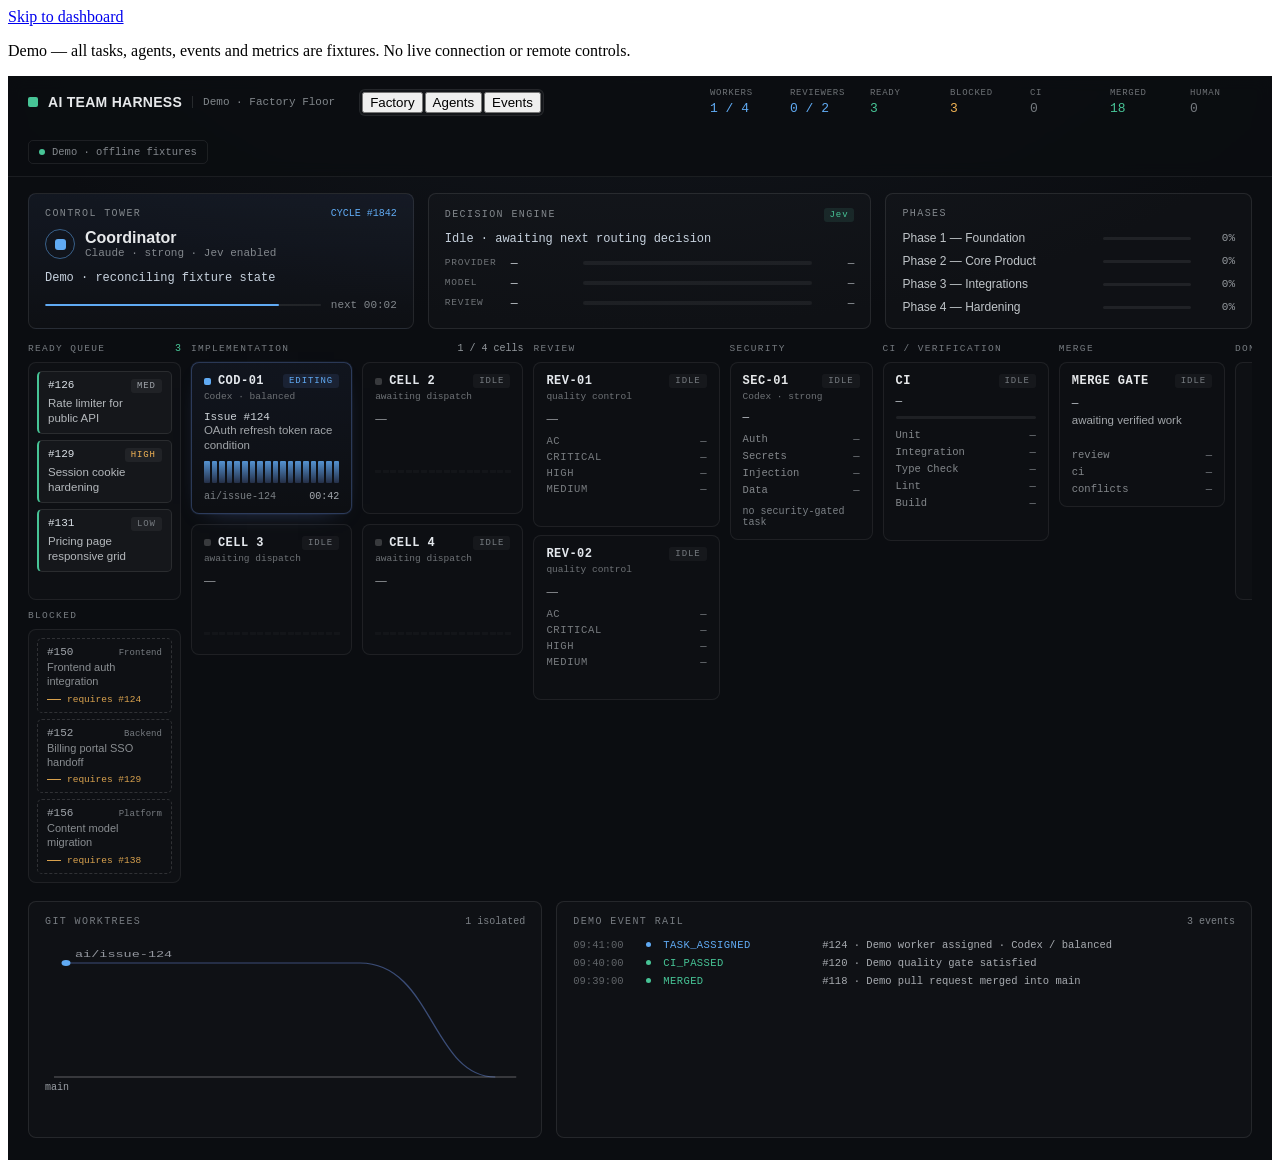
==== internal/dashboard/assets/index.html @ 1a87f80b "feat(dashboard): embed offline Factory Floor demo shell (#4)" ====
<!doctype html>
<html lang="en"><head><meta charset="utf-8"><meta name="viewport" content="width=device-width, initial-scale=1"><title>Factory Floor · Demo</title><link rel="icon" href="data:,"><link rel="stylesheet" href="/styles.css"><script type="module" src="/app.js"></script></head><body><a class="skip" href="#factory">Skip to dashboard</a><p class="demo-notice">Demo — all tasks, agents, events and metrics are fixtures. No live connection or remote controls.</p>

<main aria-label="Factory Floor Demo" style="min-height:100vh; background:radial-gradient(1200px 600px at 50% -10%, #14181f 0%, #0b0d11 60%); color:oklch(0.93 0.004 250); font-family:Archivo, Helvetica, sans-serif; display:flex; flex-direction:column;">

  <div style="display:flex; align-items:center; gap:24px; padding:12px 20px; border-bottom:1px solid rgba(255,255,255,0.07); background:rgba(11,13,17,0.86); backdrop-filter:blur(8px); position:sticky; top:0; z-index:40; flex-wrap:wrap;">
    <div style="display:flex; align-items:center; gap:10px; flex-wrap:wrap;">
      <div style="width:10px; height:10px; border-radius:2px; background:oklch(0.74 0.13 165); animation:bp 2.4s ease-in-out infinite;"></div>
      <div style="font-size:14px; font-weight:700; letter-spacing:0.02em;">AI TEAM HARNESS</div>
      <div style="font-family:&#x27;IBM Plex Mono&#x27;,monospace; font-size:11px; color:oklch(0.62 0.01 250); border-left:1px solid rgba(255,255,255,0.12); padding-left:10px;">Demo · Factory Floor</div>
    </div>

    <div role="tablist" aria-label="Demo dashboard" style="display:flex; gap:2px; background:rgba(255,255,255,0.04); border:1px solid rgba(255,255,255,0.07); border-radius:6px; padding:2px;">
      <button type="button" role="tab" id="tab-factory" aria-controls="factory" aria-selected="true" tabindex="0">Factory</button>
      <button type="button" role="tab" id="tab-agents" aria-controls="agents" aria-selected="false" tabindex="-1">Agents</button>
      <button type="button" role="tab" id="tab-events" aria-controls="events" aria-selected="false" tabindex="-1">Events</button>
    </div>

    <div style="display:flex; gap:18px; margin-left:auto; flex-wrap:wrap; font-family:&#x27;IBM Plex Mono&#x27;,monospace; font-size:11px;">

        <div style="display:flex; flex-direction:column; gap:3px; min-width:62px;">
          <div style="color:oklch(0.55 0.008 250); letter-spacing:0.08em; font-size:9px;">WORKERS</div>
          <div style="color:oklch(0.72 0.13 250);font-size:13px;font-weight:500">1 / 4</div>
        </div>

        <div style="display:flex; flex-direction:column; gap:3px; min-width:62px;">
          <div style="color:oklch(0.55 0.008 250); letter-spacing:0.08em; font-size:9px;">REVIEWERS</div>
          <div style="color:oklch(0.72 0.13 250);font-size:13px;font-weight:500">0 / 2</div>
        </div>

        <div style="display:flex; flex-direction:column; gap:3px; min-width:62px;">
          <div style="color:oklch(0.55 0.008 250); letter-spacing:0.08em; font-size:9px;">READY</div>
          <div style="color:oklch(0.74 0.13 165);font-size:13px;font-weight:500">3</div>
        </div>

        <div style="display:flex; flex-direction:column; gap:3px; min-width:62px;">
          <div style="color:oklch(0.55 0.008 250); letter-spacing:0.08em; font-size:9px;">BLOCKED</div>
          <div style="color:oklch(0.80 0.13 75);font-size:13px;font-weight:500">3</div>
        </div>

        <div style="display:flex; flex-direction:column; gap:3px; min-width:62px;">
          <div style="color:oklch(0.55 0.008 250); letter-spacing:0.08em; font-size:9px;">CI</div>
          <div style="color:oklch(0.58 0.01 250);font-size:13px;font-weight:500">0</div>
        </div>

        <div style="display:flex; flex-direction:column; gap:3px; min-width:62px;">
          <div style="color:oklch(0.55 0.008 250); letter-spacing:0.08em; font-size:9px;">MERGED</div>
          <div style="color:oklch(0.74 0.13 165);font-size:13px;font-weight:500">18</div>
        </div>

        <div style="display:flex; flex-direction:column; gap:3px; min-width:62px;">
          <div style="color:oklch(0.55 0.008 250); letter-spacing:0.08em; font-size:9px;">HUMAN</div>
          <div style="color:oklch(0.58 0.01 250);font-size:13px;font-weight:500">0</div>
        </div>

    </div>

    <div style="display:flex; align-items:center; gap:7px; padding:5px 10px; border:1px solid rgba(255,255,255,0.08); border-radius:5px; font-family:&#x27;IBM Plex Mono&#x27;,monospace; font-size:10.5px; color:oklch(0.62 0.01 250);">
      <span style="width:6px; height:6px; border-radius:50%; background:oklch(0.74 0.13 165); animation:bp 1.6s ease-in-out infinite;"></span>
      <span>Demo · offline fixtures</span>
    </div>
  </div>

  <section id="factory" role="tabpanel" aria-labelledby="tab-factory" tabindex="0">
  <div style="padding:16px 20px 22px; display:flex; flex-direction:column; gap:14px;">

    <div style="position:relative; display:flex; flex-direction:column; gap:14px;">

      <div class="overview" style="display:grid; grid-template-columns:minmax(260px,1fr) minmax(280px,1.15fr) minmax(240px,0.95fr); gap:14px; align-items:stretch;">

        <div data-slot="tower" style="position:relative; border:1px solid rgba(255,255,255,0.09); border-radius:8px; background:linear-gradient(180deg, rgba(120,160,255,0.07), rgba(255,255,255,0.015)); padding:14px 16px; overflow:hidden;">
          <div style="display:flex; justify-content:space-between; align-items:baseline; margin-bottom:10px;">
            <div style="font-size:10px; letter-spacing:0.14em; color:oklch(0.62 0.01 250); font-family:&#x27;IBM Plex Mono&#x27;,monospace;">CONTROL TOWER</div>
            <div style="font-family:&#x27;IBM Plex Mono&#x27;,monospace; font-size:10px; color:oklch(0.72 0.13 250);">CYCLE #1842</div>
          </div>
          <div style="display:flex; align-items:center; gap:10px; margin-bottom:12px;">
            <div style="position:relative; width:30px; height:30px; display:grid; place-items:center;">
              <div style="position:absolute;inset:0;border-radius:50%;border:1px solid oklch(0.72 0.13 250);opacity:0.5;animation:none"></div>
              <div style="width:11px; height:11px; border-radius:3px; background:oklch(0.72 0.13 250);"></div>
            </div>
            <div>
              <div style="font-size:16px; font-weight:600; line-height:1.1;">Coordinator</div>
              <div style="font-family:&#x27;IBM Plex Mono&#x27;,monospace; font-size:11px; color:oklch(0.62 0.01 250);">Claude · strong · Jev enabled</div>
            </div>
          </div>
          <div style="font-family:&#x27;IBM Plex Mono&#x27;,monospace; font-size:12px; color:oklch(0.86 0.02 250); min-height:18px;">Demo · reconciling fixture state</div>
          <div style="margin-top:10px; display:flex; align-items:center; gap:10px;">
            <div style="flex:1; height:2px; background:rgba(255,255,255,0.08); border-radius:2px; overflow:hidden;">
              <div style="height:100%;width:85%;background:oklch(0.72 0.13 250);border-radius:2px;transition:width 450ms linear"></div>
            </div>
            <div style="font-family:&#x27;IBM Plex Mono&#x27;,monospace; font-size:11px; color:oklch(0.62 0.01 250);">next 00:02</div>
          </div>
        </div>

        <div data-slot="jev" style="border:1px solid rgba(255,255,255,0.09); border-radius:8px; background:rgba(255,255,255,0.018); padding:14px 16px; display:flex; flex-direction:column;">
          <div style="display:flex; justify-content:space-between; align-items:baseline; margin-bottom:10px;">
            <div style="font-size:10px; letter-spacing:0.14em; color:oklch(0.62 0.01 250); font-family:&#x27;IBM Plex Mono&#x27;,monospace;">DECISION ENGINE</div>
            <div style="font-family:&#x27;IBM Plex Mono&#x27;,monospace;font-size:9px;letter-spacing:0.1em;padding:2px 6px;border-radius:3px;color:oklch(0.74 0.13 165);background:rgba(100,230,190,0.10)">Jev</div>
          </div>
          <div style="font-family:&#x27;IBM Plex Mono&#x27;,monospace; font-size:12px; color:oklch(0.86 0.02 250); margin-bottom:10px;">Idle · awaiting next routing decision</div>
          <div style="display:flex; flex-direction:column; gap:7px;">

              <div style="display:flex; align-items:center; gap:10px;">
                <div style="width:56px; font-family:&#x27;IBM Plex Mono&#x27;,monospace; font-size:9.5px; letter-spacing:0.08em; color:oklch(0.55 0.008 250);">PROVIDER</div>
                <div style="width:62px; font-family:&#x27;IBM Plex Mono&#x27;,monospace; font-size:11.5px; color:oklch(0.9 0.01 250);">—</div>
                <div style="flex:1; height:4px; background:rgba(255,255,255,0.06); border-radius:3px; overflow:hidden;">
                  <div style="height:100%;width:0%;background:oklch(0.72 0.13 250)"></div>
                </div>
                <div style="width:32px; text-align:right; font-family:&#x27;IBM Plex Mono&#x27;,monospace; font-size:11px; color:oklch(0.72 0.01 250);">—</div>
              </div>

              <div style="display:flex; align-items:center; gap:10px;">
                <div style="width:56px; font-family:&#x27;IBM Plex Mono&#x27;,monospace; font-size:9.5px; letter-spacing:0.08em; color:oklch(0.55 0.008 250);">MODEL</div>
                <div style="width:62px; font-family:&#x27;IBM Plex Mono&#x27;,monospace; font-size:11.5px; color:oklch(0.9 0.01 250);">—</div>
                <div style="flex:1; height:4px; background:rgba(255,255,255,0.06); border-radius:3px; overflow:hidden;">
                  <div style="height:100%;width:0%;background:oklch(0.72 0.13 250)"></div>
                </div>
                <div style="width:32px; text-align:right; font-family:&#x27;IBM Plex Mono&#x27;,monospace; font-size:11px; color:oklch(0.72 0.01 250);">—</div>
              </div>

              <div style="display:flex; align-items:center; gap:10px;">
                <div style="width:56px; font-family:&#x27;IBM Plex Mono&#x27;,monospace; font-size:9.5px; letter-spacing:0.08em; color:oklch(0.55 0.008 250);">REVIEW</div>
                <div style="width:62px; font-family:&#x27;IBM Plex Mono&#x27;,monospace; font-size:11.5px; color:oklch(0.9 0.01 250);">—</div>
                <div style="flex:1; height:4px; background:rgba(255,255,255,0.06); border-radius:3px; overflow:hidden;">
                  <div style="height:100%;width:0%;background:oklch(0.72 0.13 250)"></div>
                </div>
                <div style="width:32px; text-align:right; font-family:&#x27;IBM Plex Mono&#x27;,monospace; font-size:11px; color:oklch(0.72 0.01 250);">—</div>
              </div>

          </div>
        </div>

        <div style="border:1px solid rgba(255,255,255,0.09); border-radius:8px; background:rgba(255,255,255,0.018); padding:14px 16px;">
          <div style="font-size:10px; letter-spacing:0.14em; color:oklch(0.62 0.01 250); font-family:&#x27;IBM Plex Mono&#x27;,monospace; margin-bottom:12px;">PHASES</div>
          <div style="display:flex; flex-direction:column; gap:9px;">

              <div style="display:flex; align-items:center; gap:10px;">
                <div style="flex:1; font-size:12px; color:oklch(0.82 0.008 250);">Phase 1 — Foundation</div>
                <div style="width:88px; height:3px; background:rgba(255,255,255,0.07); border-radius:2px; overflow:hidden;">
                  <div style="height:100%;width:0%;background:oklch(0.72 0.13 250);border-radius:2px;transition:width 900ms ease"></div>
                </div>
                <div style="width:34px; text-align:right; font-family:&#x27;IBM Plex Mono&#x27;,monospace; font-size:11px; color:oklch(0.68 0.01 250);">0%</div>
              </div>

              <div style="display:flex; align-items:center; gap:10px;">
                <div style="flex:1; font-size:12px; color:oklch(0.82 0.008 250);">Phase 2 — Core Product</div>
                <div style="width:88px; height:3px; background:rgba(255,255,255,0.07); border-radius:2px; overflow:hidden;">
                  <div style="height:100%;width:0%;background:oklch(0.72 0.13 250);border-radius:2px;transition:width 900ms ease"></div>
                </div>
                <div style="width:34px; text-align:right; font-family:&#x27;IBM Plex Mono&#x27;,monospace; font-size:11px; color:oklch(0.68 0.01 250);">0%</div>
              </div>

              <div style="display:flex; align-items:center; gap:10px;">
                <div style="flex:1; font-size:12px; color:oklch(0.82 0.008 250);">Phase 3 — Integrations</div>
                <div style="width:88px; height:3px; background:rgba(255,255,255,0.07); border-radius:2px; overflow:hidden;">
                  <div style="height:100%;width:0%;background:oklch(0.72 0.13 250);border-radius:2px;transition:width 900ms ease"></div>
                </div>
                <div style="width:34px; text-align:right; font-family:&#x27;IBM Plex Mono&#x27;,monospace; font-size:11px; color:oklch(0.68 0.01 250);">0%</div>
              </div>

              <div style="display:flex; align-items:center; gap:10px;">
                <div style="flex:1; font-size:12px; color:oklch(0.82 0.008 250);">Phase 4 — Hardening</div>
                <div style="width:88px; height:3px; background:rgba(255,255,255,0.07); border-radius:2px; overflow:hidden;">
                  <div style="height:100%;width:0%;background:oklch(0.72 0.13 250);border-radius:2px;transition:width 900ms ease"></div>
                </div>
                <div style="width:34px; text-align:right; font-family:&#x27;IBM Plex Mono&#x27;,monospace; font-size:11px; color:oklch(0.68 0.01 250);">0%</div>
              </div>

          </div>
        </div>
      </div>



      <div role="region" aria-label="Demo workstations and task flow" tabindex="0" style="overflow-x:auto; padding-bottom:4px;">
        <div class="task-flow" aria-label="Demo task flow" style="min-width:1340px; display:grid; grid-template-columns:0.92fr 2fr 1.12fr 0.86fr 1fr 1fr 0.8fr; gap:10px; align-items:start;">

          <div style="display:flex; flex-direction:column; gap:8px;">
            <div style="display:flex; justify-content:space-between; align-items:baseline;">
              <div style="font-family:&#x27;IBM Plex Mono&#x27;,monospace; font-size:9.5px; letter-spacing:0.14em; color:oklch(0.58 0.01 250);">READY QUEUE</div>
              <div style="font-family:&#x27;IBM Plex Mono&#x27;,monospace; font-size:10px; color:oklch(0.74 0.13 165);">3</div>
            </div>
            <div data-slot="ready" style="min-height:220px; border:1px solid rgba(255,255,255,0.07); border-radius:8px; background:rgba(255,255,255,0.014); padding:8px; display:flex; flex-direction:column; gap:6px;">

                <div style="border:1px solid rgba(255,255,255,0.09); border-left:2px solid oklch(0.74 0.13 165); border-radius:5px; background:rgba(255,255,255,0.03); padding:7px 9px; animation:fin 320ms ease-out;">
                  <div style="display:flex; justify-content:space-between; align-items:baseline;">
                    <div style="font-family:&#x27;IBM Plex Mono&#x27;,monospace; font-size:11px; color:oklch(0.9 0.01 250);">#126</div>
                    <div style="font-family:&#x27;IBM Plex Mono&#x27;,monospace;font-size:9px;letter-spacing:0.1em;padding:2px 6px;border-radius:3px;color:oklch(0.72 0.01 250);background:rgba(255,255,255,0.05)">MED</div>
                  </div>
                  <div style="font-size:11.5px; color:oklch(0.78 0.008 250); line-height:1.3; margin-top:3px; text-wrap:pretty;">Rate limiter for public API</div>
                </div>

                <div style="border:1px solid rgba(255,255,255,0.09); border-left:2px solid oklch(0.74 0.13 165); border-radius:5px; background:rgba(255,255,255,0.03); padding:7px 9px; animation:fin 320ms ease-out;">
                  <div style="display:flex; justify-content:space-between; align-items:baseline;">
                    <div style="font-family:&#x27;IBM Plex Mono&#x27;,monospace; font-size:11px; color:oklch(0.9 0.01 250);">#129</div>
                    <div style="font-family:&#x27;IBM Plex Mono&#x27;,monospace;font-size:9px;letter-spacing:0.1em;padding:2px 6px;border-radius:3px;color:oklch(0.80 0.13 75);background:rgba(255,255,255,0.05)">HIGH</div>
                  </div>
                  <div style="font-size:11.5px; color:oklch(0.78 0.008 250); line-height:1.3; margin-top:3px; text-wrap:pretty;">Session cookie hardening</div>
                </div>

                <div style="border:1px solid rgba(255,255,255,0.09); border-left:2px solid oklch(0.74 0.13 165); border-radius:5px; background:rgba(255,255,255,0.03); padding:7px 9px; animation:fin 320ms ease-out;">
                  <div style="display:flex; justify-content:space-between; align-items:baseline;">
                    <div style="font-family:&#x27;IBM Plex Mono&#x27;,monospace; font-size:11px; color:oklch(0.9 0.01 250);">#131</div>
                    <div style="font-family:&#x27;IBM Plex Mono&#x27;,monospace;font-size:9px;letter-spacing:0.1em;padding:2px 6px;border-radius:3px;color:oklch(0.58 0.01 250);background:rgba(255,255,255,0.05)">LOW</div>
                  </div>
                  <div style="font-size:11.5px; color:oklch(0.78 0.008 250); line-height:1.3; margin-top:3px; text-wrap:pretty;">Pricing page responsive grid</div>
                </div>

            </div>
            <div style="font-family:&#x27;IBM Plex Mono&#x27;,monospace; font-size:9.5px; letter-spacing:0.14em; color:oklch(0.58 0.01 250); margin-top:2px;">BLOCKED</div>
            <div style="border:1px solid rgba(255,255,255,0.07); border-radius:8px; background:rgba(255,255,255,0.014); padding:8px; display:flex; flex-direction:column; gap:6px; min-height:56px;">

                <div style="border:1px dashed rgba(255,255,255,0.14);border-radius:5px;padding:7px 9px;opacity:1;transform:none;transition:opacity 900ms ease, transform 900ms ease">
                  <div style="display:flex; justify-content:space-between; align-items:baseline;">
                    <div style="font-family:&#x27;IBM Plex Mono&#x27;,monospace; font-size:11px; color:oklch(0.72 0.01 250);">#150</div>
                    <div style="font-family:&#x27;IBM Plex Mono&#x27;,monospace; font-size:9px; color:oklch(0.58 0.01 250);">Frontend</div>
                  </div>
                  <div style="font-size:11px; color:oklch(0.64 0.008 250); line-height:1.3; margin-top:2px;">Frontend auth integration</div>
                  <div style="display:flex;align-items:center;gap:6px;margin-top:5px;font-family:&#x27;IBM Plex Mono&#x27;,monospace;font-size:9.5px;color:oklch(0.80 0.13 75);opacity:0.9;transition:opacity 700ms ease">
                    <span style="width:14px; height:1px; background:currentColor; display:inline-block;"></span>
                    <span>requires #124</span>
                  </div>
                </div>

                <div style="border:1px dashed rgba(255,255,255,0.14);border-radius:5px;padding:7px 9px;opacity:1;transform:none;transition:opacity 900ms ease, transform 900ms ease">
                  <div style="display:flex; justify-content:space-between; align-items:baseline;">
                    <div style="font-family:&#x27;IBM Plex Mono&#x27;,monospace; font-size:11px; color:oklch(0.72 0.01 250);">#152</div>
                    <div style="font-family:&#x27;IBM Plex Mono&#x27;,monospace; font-size:9px; color:oklch(0.58 0.01 250);">Backend</div>
                  </div>
                  <div style="font-size:11px; color:oklch(0.64 0.008 250); line-height:1.3; margin-top:2px;">Billing portal SSO handoff</div>
                  <div style="display:flex;align-items:center;gap:6px;margin-top:5px;font-family:&#x27;IBM Plex Mono&#x27;,monospace;font-size:9.5px;color:oklch(0.80 0.13 75);opacity:0.9;transition:opacity 700ms ease">
                    <span style="width:14px; height:1px; background:currentColor; display:inline-block;"></span>
                    <span>requires #129</span>
                  </div>
                </div>

                <div style="border:1px dashed rgba(255,255,255,0.14);border-radius:5px;padding:7px 9px;opacity:1;transform:none;transition:opacity 900ms ease, transform 900ms ease">
                  <div style="display:flex; justify-content:space-between; align-items:baseline;">
                    <div style="font-family:&#x27;IBM Plex Mono&#x27;,monospace; font-size:11px; color:oklch(0.72 0.01 250);">#156</div>
                    <div style="font-family:&#x27;IBM Plex Mono&#x27;,monospace; font-size:9px; color:oklch(0.58 0.01 250);">Platform</div>
                  </div>
                  <div style="font-size:11px; color:oklch(0.64 0.008 250); line-height:1.3; margin-top:2px;">Content model migration</div>
                  <div style="display:flex;align-items:center;gap:6px;margin-top:5px;font-family:&#x27;IBM Plex Mono&#x27;,monospace;font-size:9.5px;color:oklch(0.80 0.13 75);opacity:0.9;transition:opacity 700ms ease">
                    <span style="width:14px; height:1px; background:currentColor; display:inline-block;"></span>
                    <span>requires #138</span>
                  </div>
                </div>

            </div>
          </div>

          <div style="display:flex; flex-direction:column; gap:8px;">
            <div style="display:flex; justify-content:space-between; align-items:baseline;">
              <div style="font-family:&#x27;IBM Plex Mono&#x27;,monospace; font-size:9.5px; letter-spacing:0.14em; color:oklch(0.58 0.01 250);">IMPLEMENTATION</div>
              <div style="font-family:&#x27;IBM Plex Mono&#x27;,monospace; font-size:10px; color:oklch(0.68 0.01 250);">1 / 4 cells</div>
            </div>
            <div class="responsive-grid" style="display:grid; grid-template-columns:1fr 1fr; gap:10px;">

                <div data-slot="impl0" style="border:1px solid rgba(120,160,255,0.28);border-radius:8px;background:linear-gradient(180deg, rgba(120,160,255,0.055), rgba(255,255,255,0.012));padding:11px 12px;transition:border-color 400ms, background 400ms;box-shadow:0 0 0 1px rgba(120,160,255,0.06), 0 8px 24px -18px rgba(120,160,255,0.6)">
                  <div style="display:flex; justify-content:space-between; align-items:center;">
                    <div style="display:flex; align-items:center; gap:7px;">
                      <div style="width:7px;height:7px;border-radius:2px;background:oklch(0.72 0.13 250);animation:none"></div>
                      <div style="font-family:&#x27;IBM Plex Mono&#x27;,monospace; font-size:12px; font-weight:600; color:oklch(0.93 0.008 250); letter-spacing:0.04em;">COD-01</div>
                    </div>
                    <div style="font-family:&#x27;IBM Plex Mono&#x27;,monospace;font-size:9px;letter-spacing:0.1em;padding:2px 6px;border-radius:3px;color:oklch(0.72 0.13 250);background:rgba(120,160,255,0.10)">EDITING</div>
                  </div>
                  <div style="font-family:&#x27;IBM Plex Mono&#x27;,monospace; font-size:9.5px; color:oklch(0.55 0.008 250); margin-top:3px;">Codex · balanced</div>
                  <div style="margin-top:9px; min-height:32px;">
                    <div style="font-family:&#x27;IBM Plex Mono&#x27;,monospace; font-size:11px; color:oklch(0.86 0.01 250);">Issue #124</div>
                    <div style="font-size:11.5px; color:oklch(0.72 0.008 250); line-height:1.3; text-wrap:pretty;">OAuth refresh token race condition</div>
                  </div>
                  <div style="display:flex; align-items:flex-end; gap:2px; height:22px; margin-top:8px;">

                      <div style="flex:1;height:100%;border-radius:1px;transform-origin:bottom;background:linear-gradient(180deg, oklch(0.72 0.13 250), rgba(120,160,255,0.25));opacity:0.85;animation:none;animation-delay:0.00s;transform:none"></div>

                      <div style="flex:1;height:100%;border-radius:1px;transform-origin:bottom;background:linear-gradient(180deg, oklch(0.72 0.13 250), rgba(120,160,255,0.25));opacity:0.85;animation:none;animation-delay:-0.13s;transform:none"></div>

                      <div style="flex:1;height:100%;border-radius:1px;transform-origin:bottom;background:linear-gradient(180deg, oklch(0.72 0.13 250), rgba(120,160,255,0.25));opacity:0.85;animation:none;animation-delay:-0.26s;transform:none"></div>

                      <div style="flex:1;height:100%;border-radius:1px;transform-origin:bottom;background:linear-gradient(180deg, oklch(0.72 0.13 250), rgba(120,160,255,0.25));opacity:0.85;animation:none;animation-delay:-0.39s;transform:none"></div>

                      <div style="flex:1;height:100%;border-radius:1px;transform-origin:bottom;background:linear-gradient(180deg, oklch(0.72 0.13 250), rgba(120,160,255,0.25));opacity:0.85;animation:none;animation-delay:-0.52s;transform:none"></div>

                      <div style="flex:1;height:100%;border-radius:1px;transform-origin:bottom;background:linear-gradient(180deg, oklch(0.72 0.13 250), rgba(120,160,255,0.25));opacity:0.85;animation:none;animation-delay:-0.65s;transform:none"></div>

                      <div style="flex:1;height:100%;border-radius:1px;transform-origin:bottom;background:linear-gradient(180deg, oklch(0.72 0.13 250), rgba(120,160,255,0.25));opacity:0.85;animation:none;animation-delay:-0.78s;transform:none"></div>

                      <div style="flex:1;height:100%;border-radius:1px;transform-origin:bottom;background:linear-gradient(180deg, oklch(0.72 0.13 250), rgba(120,160,255,0.25));opacity:0.85;animation:none;animation-delay:-0.91s;transform:none"></div>

                      <div style="flex:1;height:100%;border-radius:1px;transform-origin:bottom;background:linear-gradient(180deg, oklch(0.72 0.13 250), rgba(120,160,255,0.25));opacity:0.85;animation:none;animation-delay:-1.04s;transform:none"></div>

                      <div style="flex:1;height:100%;border-radius:1px;transform-origin:bottom;background:linear-gradient(180deg, oklch(0.72 0.13 250), rgba(120,160,255,0.25));opacity:0.85;animation:none;animation-delay:-1.17s;transform:none"></div>

                      <div style="flex:1;height:100%;border-radius:1px;transform-origin:bottom;background:linear-gradient(180deg, oklch(0.72 0.13 250), rgba(120,160,255,0.25));opacity:0.85;animation:none;animation-delay:-1.30s;transform:none"></div>

                      <div style="flex:1;height:100%;border-radius:1px;transform-origin:bottom;background:linear-gradient(180deg, oklch(0.72 0.13 250), rgba(120,160,255,0.25));opacity:0.85;animation:none;animation-delay:-1.43s;transform:none"></div>

                      <div style="flex:1;height:100%;border-radius:1px;transform-origin:bottom;background:linear-gradient(180deg, oklch(0.72 0.13 250), rgba(120,160,255,0.25));opacity:0.85;animation:none;animation-delay:-1.56s;transform:none"></div>

                      <div style="flex:1;height:100%;border-radius:1px;transform-origin:bottom;background:linear-gradient(180deg, oklch(0.72 0.13 250), rgba(120,160,255,0.25));opacity:0.85;animation:none;animation-delay:-1.69s;transform:none"></div>

                      <div style="flex:1;height:100%;border-radius:1px;transform-origin:bottom;background:linear-gradient(180deg, oklch(0.72 0.13 250), rgba(120,160,255,0.25));opacity:0.85;animation:none;animation-delay:-1.82s;transform:none"></div>

                      <div style="flex:1;height:100%;border-radius:1px;transform-origin:bottom;background:linear-gradient(180deg, oklch(0.72 0.13 250), rgba(120,160,255,0.25));opacity:0.85;animation:none;animation-delay:-1.95s;transform:none"></div>

                      <div style="flex:1;height:100%;border-radius:1px;transform-origin:bottom;background:linear-gradient(180deg, oklch(0.72 0.13 250), rgba(120,160,255,0.25));opacity:0.85;animation:none;animation-delay:-2.08s;transform:none"></div>

                      <div style="flex:1;height:100%;border-radius:1px;transform-origin:bottom;background:linear-gradient(180deg, oklch(0.72 0.13 250), rgba(120,160,255,0.25));opacity:0.85;animation:none;animation-delay:-2.21s;transform:none"></div>

                  </div>
                  <div style="display:flex; justify-content:space-between; align-items:baseline; margin-top:8px; font-family:&#x27;IBM Plex Mono&#x27;,monospace; font-size:10px;">
                    <span style="color:oklch(0.6 0.01 250);">ai/issue-124</span>
                    <span style="color:oklch(0.74 0.01 250);">00:42</span>
                  </div>
                </div>

                <div data-slot="impl1" style="border:1px solid rgba(255,255,255,0.07);border-radius:8px;background:rgba(255,255,255,0.012);padding:11px 12px;transition:border-color 400ms, background 400ms;box-shadow:none">
                  <div style="display:flex; justify-content:space-between; align-items:center;">
                    <div style="display:flex; align-items:center; gap:7px;">
                      <div style="width:7px;height:7px;border-radius:2px;background:rgba(255,255,255,0.18);animation:none"></div>
                      <div style="font-family:&#x27;IBM Plex Mono&#x27;,monospace; font-size:12px; font-weight:600; color:oklch(0.93 0.008 250); letter-spacing:0.04em;">CELL 2</div>
                    </div>
                    <div style="font-family:&#x27;IBM Plex Mono&#x27;,monospace;font-size:9px;letter-spacing:0.1em;padding:2px 6px;border-radius:3px;color:oklch(0.58 0.01 250);background:rgba(255,255,255,0.04)">IDLE</div>
                  </div>
                  <div style="font-family:&#x27;IBM Plex Mono&#x27;,monospace; font-size:9.5px; color:oklch(0.55 0.008 250); margin-top:3px;">awaiting dispatch</div>
                  <div style="margin-top:9px; min-height:32px;">
                    <div style="font-family:&#x27;IBM Plex Mono&#x27;,monospace; font-size:11px; color:oklch(0.86 0.01 250);"></div>
                    <div style="font-size:11.5px; color:oklch(0.72 0.008 250); line-height:1.3; text-wrap:pretty;">—</div>
                  </div>
                  <div style="display:flex; align-items:flex-end; gap:2px; height:22px; margin-top:8px;">

                      <div style="flex:1;height:100%;border-radius:1px;transform-origin:bottom;background:rgba(255,255,255,0.05);opacity:0.5;animation:none;animation-delay:0.00s;transform:scaleY(0.14)"></div>

                      <div style="flex:1;height:100%;border-radius:1px;transform-origin:bottom;background:rgba(255,255,255,0.05);opacity:0.5;animation:none;animation-delay:-0.13s;transform:scaleY(0.14)"></div>

                      <div style="flex:1;height:100%;border-radius:1px;transform-origin:bottom;background:rgba(255,255,255,0.05);opacity:0.5;animation:none;animation-delay:-0.26s;transform:scaleY(0.14)"></div>

                      <div style="flex:1;height:100%;border-radius:1px;transform-origin:bottom;background:rgba(255,255,255,0.05);opacity:0.5;animation:none;animation-delay:-0.39s;transform:scaleY(0.14)"></div>

                      <div style="flex:1;height:100%;border-radius:1px;transform-origin:bottom;background:rgba(255,255,255,0.05);opacity:0.5;animation:none;animation-delay:-0.52s;transform:scaleY(0.14)"></div>

                      <div style="flex:1;height:100%;border-radius:1px;transform-origin:bottom;background:rgba(255,255,255,0.05);opacity:0.5;animation:none;animation-delay:-0.65s;transform:scaleY(0.14)"></div>

                      <div style="flex:1;height:100%;border-radius:1px;transform-origin:bottom;background:rgba(255,255,255,0.05);opacity:0.5;animation:none;animation-delay:-0.78s;transform:scaleY(0.14)"></div>

                      <div style="flex:1;height:100%;border-radius:1px;transform-origin:bottom;background:rgba(255,255,255,0.05);opacity:0.5;animation:none;animation-delay:-0.91s;transform:scaleY(0.14)"></div>

                      <div style="flex:1;height:100%;border-radius:1px;transform-origin:bottom;background:rgba(255,255,255,0.05);opacity:0.5;animation:none;animation-delay:-1.04s;transform:scaleY(0.14)"></div>

                      <div style="flex:1;height:100%;border-radius:1px;transform-origin:bottom;background:rgba(255,255,255,0.05);opacity:0.5;animation:none;animation-delay:-1.17s;transform:scaleY(0.14)"></div>

                      <div style="flex:1;height:100%;border-radius:1px;transform-origin:bottom;background:rgba(255,255,255,0.05);opacity:0.5;animation:none;animation-delay:-1.30s;transform:scaleY(0.14)"></div>

                      <div style="flex:1;height:100%;border-radius:1px;transform-origin:bottom;background:rgba(255,255,255,0.05);opacity:0.5;animation:none;animation-delay:-1.43s;transform:scaleY(0.14)"></div>

                      <div style="flex:1;height:100%;border-radius:1px;transform-origin:bottom;background:rgba(255,255,255,0.05);opacity:0.5;animation:none;animation-delay:-1.56s;transform:scaleY(0.14)"></div>

                      <div style="flex:1;height:100%;border-radius:1px;transform-origin:bottom;background:rgba(255,255,255,0.05);opacity:0.5;animation:none;animation-delay:-1.69s;transform:scaleY(0.14)"></div>

                      <div style="flex:1;height:100%;border-radius:1px;transform-origin:bottom;background:rgba(255,255,255,0.05);opacity:0.5;animation:none;animation-delay:-1.82s;transform:scaleY(0.14)"></div>

                      <div style="flex:1;height:100%;border-radius:1px;transform-origin:bottom;background:rgba(255,255,255,0.05);opacity:0.5;animation:none;animation-delay:-1.95s;transform:scaleY(0.14)"></div>

                      <div style="flex:1;height:100%;border-radius:1px;transform-origin:bottom;background:rgba(255,255,255,0.05);opacity:0.5;animation:none;animation-delay:-2.08s;transform:scaleY(0.14)"></div>

                      <div style="flex:1;height:100%;border-radius:1px;transform-origin:bottom;background:rgba(255,255,255,0.05);opacity:0.5;animation:none;animation-delay:-2.21s;transform:scaleY(0.14)"></div>

                  </div>
                  <div style="display:flex; justify-content:space-between; align-items:baseline; margin-top:8px; font-family:&#x27;IBM Plex Mono&#x27;,monospace; font-size:10px;">
                    <span style="color:oklch(0.6 0.01 250);"></span>
                    <span style="color:oklch(0.74 0.01 250);"></span>
                  </div>
                </div>

                <div data-slot="impl2" style="border:1px solid rgba(255,255,255,0.07);border-radius:8px;background:rgba(255,255,255,0.012);padding:11px 12px;transition:border-color 400ms, background 400ms;box-shadow:none">
                  <div style="display:flex; justify-content:space-between; align-items:center;">
                    <div style="display:flex; align-items:center; gap:7px;">
                      <div style="width:7px;height:7px;border-radius:2px;background:rgba(255,255,255,0.18);animation:none"></div>
                      <div style="font-family:&#x27;IBM Plex Mono&#x27;,monospace; font-size:12px; font-weight:600; color:oklch(0.93 0.008 250); letter-spacing:0.04em;">CELL 3</div>
                    </div>
                    <div style="font-family:&#x27;IBM Plex Mono&#x27;,monospace;font-size:9px;letter-spacing:0.1em;padding:2px 6px;border-radius:3px;color:oklch(0.58 0.01 250);background:rgba(255,255,255,0.04)">IDLE</div>
                  </div>
                  <div style="font-family:&#x27;IBM Plex Mono&#x27;,monospace; font-size:9.5px; color:oklch(0.55 0.008 250); margin-top:3px;">awaiting dispatch</div>
                  <div style="margin-top:9px; min-height:32px;">
                    <div style="font-family:&#x27;IBM Plex Mono&#x27;,monospace; font-size:11px; color:oklch(0.86 0.01 250);"></div>
                    <div style="font-size:11.5px; color:oklch(0.72 0.008 250); line-height:1.3; text-wrap:pretty;">—</div>
                  </div>
                  <div style="display:flex; align-items:flex-end; gap:2px; height:22px; margin-top:8px;">

                      <div style="flex:1;height:100%;border-radius:1px;transform-origin:bottom;background:rgba(255,255,255,0.05);opacity:0.5;animation:none;animation-delay:0.00s;transform:scaleY(0.14)"></div>

                      <div style="flex:1;height:100%;border-radius:1px;transform-origin:bottom;background:rgba(255,255,255,0.05);opacity:0.5;animation:none;animation-delay:-0.13s;transform:scaleY(0.14)"></div>

                      <div style="flex:1;height:100%;border-radius:1px;transform-origin:bottom;background:rgba(255,255,255,0.05);opacity:0.5;animation:none;animation-delay:-0.26s;transform:scaleY(0.14)"></div>

                      <div style="flex:1;height:100%;border-radius:1px;transform-origin:bottom;background:rgba(255,255,255,0.05);opacity:0.5;animation:none;animation-delay:-0.39s;transform:scaleY(0.14)"></div>

                      <div style="flex:1;height:100%;border-radius:1px;transform-origin:bottom;background:rgba(255,255,255,0.05);opacity:0.5;animation:none;animation-delay:-0.52s;transform:scaleY(0.14)"></div>

                      <div style="flex:1;height:100%;border-radius:1px;transform-origin:bottom;background:rgba(255,255,255,0.05);opacity:0.5;animation:none;animation-delay:-0.65s;transform:scaleY(0.14)"></div>

                      <div style="flex:1;height:100%;border-radius:1px;transform-origin:bottom;background:rgba(255,255,255,0.05);opacity:0.5;animation:none;animation-delay:-0.78s;transform:scaleY(0.14)"></div>

                      <div style="flex:1;height:100%;border-radius:1px;transform-origin:bottom;background:rgba(255,255,255,0.05);opacity:0.5;animation:none;animation-delay:-0.91s;transform:scaleY(0.14)"></div>

                      <div style="flex:1;height:100%;border-radius:1px;transform-origin:bottom;background:rgba(255,255,255,0.05);opacity:0.5;animation:none;animation-delay:-1.04s;transform:scaleY(0.14)"></div>

                      <div style="flex:1;height:100%;border-radius:1px;transform-origin:bottom;background:rgba(255,255,255,0.05);opacity:0.5;animation:none;animation-delay:-1.17s;transform:scaleY(0.14)"></div>

                      <div style="flex:1;height:100%;border-radius:1px;transform-origin:bottom;background:rgba(255,255,255,0.05);opacity:0.5;animation:none;animation-delay:-1.30s;transform:scaleY(0.14)"></div>

                      <div style="flex:1;height:100%;border-radius:1px;transform-origin:bottom;background:rgba(255,255,255,0.05);opacity:0.5;animation:none;animation-delay:-1.43s;transform:scaleY(0.14)"></div>

                      <div style="flex:1;height:100%;border-radius:1px;transform-origin:bottom;background:rgba(255,255,255,0.05);opacity:0.5;animation:none;animation-delay:-1.56s;transform:scaleY(0.14)"></div>

                      <div style="flex:1;height:100%;border-radius:1px;transform-origin:bottom;background:rgba(255,255,255,0.05);opacity:0.5;animation:none;animation-delay:-1.69s;transform:scaleY(0.14)"></div>

                      <div style="flex:1;height:100%;border-radius:1px;transform-origin:bottom;background:rgba(255,255,255,0.05);opacity:0.5;animation:none;animation-delay:-1.82s;transform:scaleY(0.14)"></div>

                      <div style="flex:1;height:100%;border-radius:1px;transform-origin:bottom;background:rgba(255,255,255,0.05);opacity:0.5;animation:none;animation-delay:-1.95s;transform:scaleY(0.14)"></div>

                      <div style="flex:1;height:100%;border-radius:1px;transform-origin:bottom;background:rgba(255,255,255,0.05);opacity:0.5;animation:none;animation-delay:-2.08s;transform:scaleY(0.14)"></div>

                      <div style="flex:1;height:100%;border-radius:1px;transform-origin:bottom;background:rgba(255,255,255,0.05);opacity:0.5;animation:none;animation-delay:-2.21s;transform:scaleY(0.14)"></div>

                  </div>
                  <div style="display:flex; justify-content:space-between; align-items:baseline; margin-top:8px; font-family:&#x27;IBM Plex Mono&#x27;,monospace; font-size:10px;">
                    <span style="color:oklch(0.6 0.01 250);"></span>
                    <span style="color:oklch(0.74 0.01 250);"></span>
                  </div>
                </div>

                <div data-slot="impl3" style="border:1px solid rgba(255,255,255,0.07);border-radius:8px;background:rgba(255,255,255,0.012);padding:11px 12px;transition:border-color 400ms, background 400ms;box-shadow:none">
                  <div style="display:flex; justify-content:space-between; align-items:center;">
                    <div style="display:flex; align-items:center; gap:7px;">
                      <div style="width:7px;height:7px;border-radius:2px;background:rgba(255,255,255,0.18);animation:none"></div>
                      <div style="font-family:&#x27;IBM Plex Mono&#x27;,monospace; font-size:12px; font-weight:600; color:oklch(0.93 0.008 250); letter-spacing:0.04em;">CELL 4</div>
                    </div>
                    <div style="font-family:&#x27;IBM Plex Mono&#x27;,monospace;font-size:9px;letter-spacing:0.1em;padding:2px 6px;border-radius:3px;color:oklch(0.58 0.01 250);background:rgba(255,255,255,0.04)">IDLE</div>
                  </div>
                  <div style="font-family:&#x27;IBM Plex Mono&#x27;,monospace; font-size:9.5px; color:oklch(0.55 0.008 250); margin-top:3px;">awaiting dispatch</div>
                  <div style="margin-top:9px; min-height:32px;">
                    <div style="font-family:&#x27;IBM Plex Mono&#x27;,monospace; font-size:11px; color:oklch(0.86 0.01 250);"></div>
                    <div style="font-size:11.5px; color:oklch(0.72 0.008 250); line-height:1.3; text-wrap:pretty;">—</div>
                  </div>
                  <div style="display:flex; align-items:flex-end; gap:2px; height:22px; margin-top:8px;">

                      <div style="flex:1;height:100%;border-radius:1px;transform-origin:bottom;background:rgba(255,255,255,0.05);opacity:0.5;animation:none;animation-delay:0.00s;transform:scaleY(0.14)"></div>

                      <div style="flex:1;height:100%;border-radius:1px;transform-origin:bottom;background:rgba(255,255,255,0.05);opacity:0.5;animation:none;animation-delay:-0.13s;transform:scaleY(0.14)"></div>

                      <div style="flex:1;height:100%;border-radius:1px;transform-origin:bottom;background:rgba(255,255,255,0.05);opacity:0.5;animation:none;animation-delay:-0.26s;transform:scaleY(0.14)"></div>

                      <div style="flex:1;height:100%;border-radius:1px;transform-origin:bottom;background:rgba(255,255,255,0.05);opacity:0.5;animation:none;animation-delay:-0.39s;transform:scaleY(0.14)"></div>

                      <div style="flex:1;height:100%;border-radius:1px;transform-origin:bottom;background:rgba(255,255,255,0.05);opacity:0.5;animation:none;animation-delay:-0.52s;transform:scaleY(0.14)"></div>

                      <div style="flex:1;height:100%;border-radius:1px;transform-origin:bottom;background:rgba(255,255,255,0.05);opacity:0.5;animation:none;animation-delay:-0.65s;transform:scaleY(0.14)"></div>

                      <div style="flex:1;height:100%;border-radius:1px;transform-origin:bottom;background:rgba(255,255,255,0.05);opacity:0.5;animation:none;animation-delay:-0.78s;transform:scaleY(0.14)"></div>

                      <div style="flex:1;height:100%;border-radius:1px;transform-origin:bottom;background:rgba(255,255,255,0.05);opacity:0.5;animation:none;animation-delay:-0.91s;transform:scaleY(0.14)"></div>

                      <div style="flex:1;height:100%;border-radius:1px;transform-origin:bottom;background:rgba(255,255,255,0.05);opacity:0.5;animation:none;animation-delay:-1.04s;transform:scaleY(0.14)"></div>

                      <div style="flex:1;height:100%;border-radius:1px;transform-origin:bottom;background:rgba(255,255,255,0.05);opacity:0.5;animation:none;animation-delay:-1.17s;transform:scaleY(0.14)"></div>

                      <div style="flex:1;height:100%;border-radius:1px;transform-origin:bottom;background:rgba(255,255,255,0.05);opacity:0.5;animation:none;animation-delay:-1.30s;transform:scaleY(0.14)"></div>

                      <div style="flex:1;height:100%;border-radius:1px;transform-origin:bottom;background:rgba(255,255,255,0.05);opacity:0.5;animation:none;animation-delay:-1.43s;transform:scaleY(0.14)"></div>

                      <div style="flex:1;height:100%;border-radius:1px;transform-origin:bottom;background:rgba(255,255,255,0.05);opacity:0.5;animation:none;animation-delay:-1.56s;transform:scaleY(0.14)"></div>

                      <div style="flex:1;height:100%;border-radius:1px;transform-origin:bottom;background:rgba(255,255,255,0.05);opacity:0.5;animation:none;animation-delay:-1.69s;transform:scaleY(0.14)"></div>

                      <div style="flex:1;height:100%;border-radius:1px;transform-origin:bottom;background:rgba(255,255,255,0.05);opacity:0.5;animation:none;animation-delay:-1.82s;transform:scaleY(0.14)"></div>

                      <div style="flex:1;height:100%;border-radius:1px;transform-origin:bottom;background:rgba(255,255,255,0.05);opacity:0.5;animation:none;animation-delay:-1.95s;transform:scaleY(0.14)"></div>

                      <div style="flex:1;height:100%;border-radius:1px;transform-origin:bottom;background:rgba(255,255,255,0.05);opacity:0.5;animation:none;animation-delay:-2.08s;transform:scaleY(0.14)"></div>

                      <div style="flex:1;height:100%;border-radius:1px;transform-origin:bottom;background:rgba(255,255,255,0.05);opacity:0.5;animation:none;animation-delay:-2.21s;transform:scaleY(0.14)"></div>

                  </div>
                  <div style="display:flex; justify-content:space-between; align-items:baseline; margin-top:8px; font-family:&#x27;IBM Plex Mono&#x27;,monospace; font-size:10px;">
                    <span style="color:oklch(0.6 0.01 250);"></span>
                    <span style="color:oklch(0.74 0.01 250);"></span>
                  </div>
                </div>

            </div>
          </div>

          <div style="display:flex; flex-direction:column; gap:8px;">
            <div style="font-family:&#x27;IBM Plex Mono&#x27;,monospace; font-size:9.5px; letter-spacing:0.14em; color:oklch(0.58 0.01 250);">REVIEW</div>

              <div data-slot="rev0" style="border:1px solid rgba(255,255,255,0.07);border-radius:8px;background:rgba(255,255,255,0.012);padding:11px 12px;transition:border-color 400ms, background 400ms">
                <div style="display:flex; justify-content:space-between; align-items:center;">
                  <div style="font-family:&#x27;IBM Plex Mono&#x27;,monospace; font-size:12px; font-weight:600; letter-spacing:0.04em; color:oklch(0.93 0.008 250);">REV-01</div>
                  <div style="font-family:&#x27;IBM Plex Mono&#x27;,monospace;font-size:9px;letter-spacing:0.1em;padding:2px 6px;border-radius:3px;color:oklch(0.58 0.01 250);background:rgba(255,255,255,0.04)">IDLE</div>
                </div>
                <div style="font-family:&#x27;IBM Plex Mono&#x27;,monospace; font-size:9.5px; color:oklch(0.55 0.008 250); margin-top:3px;">quality control</div>
                <div style="margin-top:9px; font-family:&#x27;IBM Plex Mono&#x27;,monospace; font-size:11px; color:oklch(0.86 0.01 250);"></div>
                <div style="font-size:11.5px; color:oklch(0.72 0.008 250); line-height:1.3; min-height:15px;">—</div>
                <div style="margin-top:9px; display:flex; flex-direction:column; gap:4px; font-family:&#x27;IBM Plex Mono&#x27;,monospace; font-size:10.5px;">

                    <div style="display:flex; justify-content:space-between;">
                      <span style="color:oklch(0.58 0.008 250); letter-spacing:0.06em;">AC</span>
                      <span style="color:oklch(0.58 0.01 250)">—</span>
                    </div>

                    <div style="display:flex; justify-content:space-between;">
                      <span style="color:oklch(0.58 0.008 250); letter-spacing:0.06em;">CRITICAL</span>
                      <span style="color:oklch(0.58 0.01 250)">—</span>
                    </div>

                    <div style="display:flex; justify-content:space-between;">
                      <span style="color:oklch(0.58 0.008 250); letter-spacing:0.06em;">HIGH</span>
                      <span style="color:oklch(0.58 0.01 250)">—</span>
                    </div>

                    <div style="display:flex; justify-content:space-between;">
                      <span style="color:oklch(0.58 0.008 250); letter-spacing:0.06em;">MEDIUM</span>
                      <span style="color:oklch(0.58 0.01 250)">—</span>
                    </div>

                </div>
                <div style="margin-top:10px;font-family:&#x27;IBM Plex Mono&#x27;,monospace;font-size:10px;letter-spacing:0.12em;text-align:center;padding:5px;border-radius:4px;color:oklch(0.58 0.01 250);background:transparent;opacity:0;transition:all 300ms"></div>
              </div>

              <div data-slot="rev1" style="border:1px solid rgba(255,255,255,0.07);border-radius:8px;background:rgba(255,255,255,0.012);padding:11px 12px;transition:border-color 400ms, background 400ms">
                <div style="display:flex; justify-content:space-between; align-items:center;">
                  <div style="font-family:&#x27;IBM Plex Mono&#x27;,monospace; font-size:12px; font-weight:600; letter-spacing:0.04em; color:oklch(0.93 0.008 250);">REV-02</div>
                  <div style="font-family:&#x27;IBM Plex Mono&#x27;,monospace;font-size:9px;letter-spacing:0.1em;padding:2px 6px;border-radius:3px;color:oklch(0.58 0.01 250);background:rgba(255,255,255,0.04)">IDLE</div>
                </div>
                <div style="font-family:&#x27;IBM Plex Mono&#x27;,monospace; font-size:9.5px; color:oklch(0.55 0.008 250); margin-top:3px;">quality control</div>
                <div style="margin-top:9px; font-family:&#x27;IBM Plex Mono&#x27;,monospace; font-size:11px; color:oklch(0.86 0.01 250);"></div>
                <div style="font-size:11.5px; color:oklch(0.72 0.008 250); line-height:1.3; min-height:15px;">—</div>
                <div style="margin-top:9px; display:flex; flex-direction:column; gap:4px; font-family:&#x27;IBM Plex Mono&#x27;,monospace; font-size:10.5px;">

                    <div style="display:flex; justify-content:space-between;">
                      <span style="color:oklch(0.58 0.008 250); letter-spacing:0.06em;">AC</span>
                      <span style="color:oklch(0.58 0.01 250)">—</span>
                    </div>

                    <div style="display:flex; justify-content:space-between;">
                      <span style="color:oklch(0.58 0.008 250); letter-spacing:0.06em;">CRITICAL</span>
                      <span style="color:oklch(0.58 0.01 250)">—</span>
                    </div>

                    <div style="display:flex; justify-content:space-between;">
                      <span style="color:oklch(0.58 0.008 250); letter-spacing:0.06em;">HIGH</span>
                      <span style="color:oklch(0.58 0.01 250)">—</span>
                    </div>

                    <div style="display:flex; justify-content:space-between;">
                      <span style="color:oklch(0.58 0.008 250); letter-spacing:0.06em;">MEDIUM</span>
                      <span style="color:oklch(0.58 0.01 250)">—</span>
                    </div>

                </div>
                <div style="margin-top:10px;font-family:&#x27;IBM Plex Mono&#x27;,monospace;font-size:10px;letter-spacing:0.12em;text-align:center;padding:5px;border-radius:4px;color:oklch(0.58 0.01 250);background:transparent;opacity:0;transition:all 300ms"></div>
              </div>

          </div>

          <div style="display:flex; flex-direction:column; gap:8px;">
            <div style="font-family:&#x27;IBM Plex Mono&#x27;,monospace; font-size:9.5px; letter-spacing:0.14em; color:oklch(0.58 0.01 250);">SECURITY</div>
            <div data-slot="sec" style="border:1px solid rgba(255,255,255,0.07);border-radius:8px;padding:11px 12px;background:rgba(255,255,255,0.012);transition:all 400ms">
              <div style="display:flex; justify-content:space-between; align-items:center;">
                <div style="font-family:&#x27;IBM Plex Mono&#x27;,monospace; font-size:12px; font-weight:600; letter-spacing:0.04em;">SEC-01</div>
                <div style="font-family:&#x27;IBM Plex Mono&#x27;,monospace;font-size:9px;letter-spacing:0.1em;padding:2px 6px;border-radius:3px;color:oklch(0.58 0.01 250);background:rgba(255,255,255,0.04)">IDLE</div>
              </div>
              <div style="font-family:&#x27;IBM Plex Mono&#x27;,monospace; font-size:9.5px; color:oklch(0.55 0.008 250); margin-top:3px;">Codex · strong</div>
              <div style="margin-top:9px; font-family:&#x27;IBM Plex Mono&#x27;,monospace; font-size:11px; color:oklch(0.86 0.01 250);">—</div>
              <div style="margin-top:10px; display:flex; flex-direction:column; gap:5px; font-family:&#x27;IBM Plex Mono&#x27;,monospace; font-size:10.5px;">

                  <div style="display:flex; justify-content:space-between;">
                    <span style="color:oklch(0.62 0.008 250);">Auth</span>
                    <span style="color:oklch(0.58 0.01 250)">—</span>
                  </div>

                  <div style="display:flex; justify-content:space-between;">
                    <span style="color:oklch(0.62 0.008 250);">Secrets</span>
                    <span style="color:oklch(0.58 0.01 250)">—</span>
                  </div>

                  <div style="display:flex; justify-content:space-between;">
                    <span style="color:oklch(0.62 0.008 250);">Injection</span>
                    <span style="color:oklch(0.58 0.01 250)">—</span>
                  </div>

                  <div style="display:flex; justify-content:space-between;">
                    <span style="color:oklch(0.62 0.008 250);">Data</span>
                    <span style="color:oklch(0.58 0.01 250)">—</span>
                  </div>

              </div>
              <div style="margin-top:10px; font-family:&#x27;IBM Plex Mono&#x27;,monospace; font-size:10px; color:oklch(0.6 0.01 250);">no security-gated task</div>
            </div>
          </div>

          <div style="display:flex; flex-direction:column; gap:8px;">
            <div style="font-family:&#x27;IBM Plex Mono&#x27;,monospace; font-size:9.5px; letter-spacing:0.14em; color:oklch(0.58 0.01 250);">CI / VERIFICATION</div>
            <div data-slot="ci" style="border:1px solid rgba(255,255,255,0.07);border-radius:8px;padding:11px 12px;background:rgba(255,255,255,0.012);transition:all 400ms">
              <div style="display:flex; justify-content:space-between; align-items:center;">
                <div style="font-family:&#x27;IBM Plex Mono&#x27;,monospace; font-size:12px; font-weight:600; letter-spacing:0.04em;">CI</div>
                <div style="font-family:&#x27;IBM Plex Mono&#x27;,monospace;font-size:9px;letter-spacing:0.1em;padding:2px 6px;border-radius:3px;color:oklch(0.58 0.01 250);background:rgba(255,255,255,0.04)">IDLE</div>
              </div>
              <div style="font-family:&#x27;IBM Plex Mono&#x27;,monospace; font-size:11px; color:oklch(0.86 0.01 250); margin-top:7px;">—</div>
              <div style="position:relative; height:3px; margin:9px 0 10px; background:rgba(255,255,255,0.07); border-radius:2px; overflow:hidden;">
                <div style="position:absolute;top:0;left:0;height:100%;width:26%;border-radius:2px;background:linear-gradient(90deg, transparent, oklch(0.72 0.13 250), transparent);animation:none;opacity:0"></div>
              </div>
              <div style="display:flex; flex-direction:column; gap:5px; font-family:&#x27;IBM Plex Mono&#x27;,monospace; font-size:10.5px;">

                  <div style="display:flex; justify-content:space-between;">
                    <span style="color:oklch(0.62 0.008 250);">Unit</span>
                    <span style="color:oklch(0.58 0.01 250)">—</span>
                  </div>

                  <div style="display:flex; justify-content:space-between;">
                    <span style="color:oklch(0.62 0.008 250);">Integration</span>
                    <span style="color:oklch(0.58 0.01 250)">—</span>
                  </div>

                  <div style="display:flex; justify-content:space-between;">
                    <span style="color:oklch(0.62 0.008 250);">Type Check</span>
                    <span style="color:oklch(0.58 0.01 250)">—</span>
                  </div>

                  <div style="display:flex; justify-content:space-between;">
                    <span style="color:oklch(0.62 0.008 250);">Lint</span>
                    <span style="color:oklch(0.58 0.01 250)">—</span>
                  </div>

                  <div style="display:flex; justify-content:space-between;">
                    <span style="color:oklch(0.62 0.008 250);">Build</span>
                    <span style="color:oklch(0.58 0.01 250)">—</span>
                  </div>

              </div>
              <div style="margin-top:10px;text-align:center;font-family:&#x27;IBM Plex Mono&#x27;,monospace;font-size:10px;letter-spacing:0.12em;padding:5px;border-radius:4px;color:oklch(0.74 0.13 165);background:rgba(100,230,190,0.12);opacity:0;transition:opacity 300ms"></div>
            </div>
          </div>

          <div style="display:flex; flex-direction:column; gap:8px;">
            <div style="font-family:&#x27;IBM Plex Mono&#x27;,monospace; font-size:9.5px; letter-spacing:0.14em; color:oklch(0.58 0.01 250);">MERGE</div>
            <div data-slot="merge" style="border:1px solid rgba(255,255,255,0.07);border-radius:8px;padding:11px 12px;background:rgba(255,255,255,0.012);transition:all 400ms">
              <div style="display:flex; justify-content:space-between; align-items:center;">
                <div style="font-family:&#x27;IBM Plex Mono&#x27;,monospace; font-size:12px; font-weight:600; letter-spacing:0.04em;">MERGE GATE</div>
                <div style="font-family:&#x27;IBM Plex Mono&#x27;,monospace;font-size:9px;letter-spacing:0.1em;padding:2px 6px;border-radius:3px;color:oklch(0.58 0.01 250);background:rgba(255,255,255,0.04)">IDLE</div>
              </div>
              <div style="margin-top:9px; font-family:&#x27;IBM Plex Mono&#x27;,monospace; font-size:11px; color:oklch(0.86 0.01 250); min-height:16px;">—</div>
              <div style="font-size:11.5px; color:oklch(0.72 0.008 250); line-height:1.3; min-height:30px;">awaiting verified work</div>
              <div style="margin-top:6px; display:flex; flex-direction:column; gap:5px; font-family:&#x27;IBM Plex Mono&#x27;,monospace; font-size:10.5px;">

                  <div style="display:flex; justify-content:space-between;">
                    <span style="color:oklch(0.62 0.008 250);">review</span>
                    <span style="color:oklch(0.58 0.01 250)">—</span>
                  </div>

                  <div style="display:flex; justify-content:space-between;">
                    <span style="color:oklch(0.62 0.008 250);">ci</span>
                    <span style="color:oklch(0.58 0.01 250)">—</span>
                  </div>

                  <div style="display:flex; justify-content:space-between;">
                    <span style="color:oklch(0.62 0.008 250);">conflicts</span>
                    <span style="color:oklch(0.58 0.01 250)">—</span>
                  </div>

              </div>
            </div>
          </div>

          <div style="display:flex; flex-direction:column; gap:8px;">
            <div style="display:flex; justify-content:space-between; align-items:baseline;">
              <div style="font-family:&#x27;IBM Plex Mono&#x27;,monospace; font-size:9.5px; letter-spacing:0.14em; color:oklch(0.58 0.01 250);">DONE</div>
              <div style="font-family:&#x27;IBM Plex Mono&#x27;,monospace; font-size:10px; color:oklch(0.74 0.13 165);">18</div>
            </div>
            <div data-slot="done" style="border:1px solid rgba(255,255,255,0.07); border-radius:8px; background:rgba(255,255,255,0.014); padding:8px; display:flex; flex-direction:column; gap:5px; min-height:220px;">

            </div>
          </div>
        </div>
      </div>

      <div style="position:absolute; inset:0; pointer-events:none; z-index:30;"></div>
    </div>

    <div class="responsive-grid" style="display:grid; grid-template-columns:minmax(300px,0.85fr) minmax(360px,1.15fr); gap:14px;">
      <div style="border:1px solid rgba(255,255,255,0.09); border-radius:8px; background:rgba(255,255,255,0.018); padding:14px 16px;">
        <div style="display:flex; justify-content:space-between; align-items:baseline; margin-bottom:12px;">
          <div style="font-family:&#x27;IBM Plex Mono&#x27;,monospace; font-size:10px; letter-spacing:0.14em; color:oklch(0.58 0.01 250);">GIT WORKTREES</div>
          <div style="font-family:&#x27;IBM Plex Mono&#x27;,monospace; font-size:10px; color:oklch(0.6 0.01 250);">1 isolated</div>
        </div>
        <div style="position:relative;">
          <svg viewbox="0 0 320 150" preserveaspectratio="none" style="width:100%; height:150px; display:block; overflow:visible;">
            <line x1="6" y1="138" x2="314" y2="138" stroke="rgba(255,255,255,0.22)" stroke-width="1.5"></line>
            <path d="M14 24 H210 C258 24 258 138 300 138" fill="none" stroke="rgba(120,160,255,0.42)" strokeWidth="1.2" strokeDasharray="340" strokeDashoffset="0" style="transition:stroke 500ms"></path><circle cx="14" cy="24" r="3" fill="oklch(0.72 0.13 250)"></circle><text x="20" y="18" fill="rgba(230,235,245,0.62)" style="font-family:&#x27;IBM Plex Mono&#x27;,monospace;font-size:9px">ai/issue-124</text>
          </svg>
          <div style="position:absolute; left:0; bottom:-4px; font-family:&#x27;IBM Plex Mono&#x27;,monospace; font-size:10px; color:oklch(0.7 0.01 250);">main</div>
        </div>
      </div>

      <div style="border:1px solid rgba(255,255,255,0.09); border-radius:8px; background:rgba(255,255,255,0.018); padding:14px 16px; display:flex; flex-direction:column;">
        <div style="display:flex; justify-content:space-between; align-items:baseline; margin-bottom:10px;">
          <div style="font-family:&#x27;IBM Plex Mono&#x27;,monospace; font-size:10px; letter-spacing:0.14em; color:oklch(0.58 0.01 250);">DEMO EVENT RAIL</div>
          <div style="font-family:&#x27;IBM Plex Mono&#x27;,monospace; font-size:10px; color:oklch(0.6 0.01 250);">3 events</div>
        </div>
        <div style="height:186px; overflow:hidden; position:relative;"><div style="display:flex;flex-direction:column;gap:2px"><div style="display:grid;grid-template-columns:64px 8px 150px 1fr;gap:9px;align-items:center;font-family:&#x27;IBM Plex Mono&#x27;,monospace;font-size:10.5px;padding:2px 0;animation:none"><span style="color:oklch(0.5 0.008 250)">09:41:00</span><span style="width:5px;height:5px;border-radius:50%;background:oklch(0.72 0.13 250)"></span><span style="color:oklch(0.72 0.13 250);letter-spacing:0.04em">TASK_ASSIGNED</span><span style="color:oklch(0.74 0.008 250);overflow:hidden;text-overflow:ellipsis;white-space:nowrap">#124 · Demo worker assigned · Codex / balanced</span></div><div style="display:grid;grid-template-columns:64px 8px 150px 1fr;gap:9px;align-items:center;font-family:&#x27;IBM Plex Mono&#x27;,monospace;font-size:10.5px;padding:2px 0;animation:none"><span style="color:oklch(0.5 0.008 250)">09:40:00</span><span style="width:5px;height:5px;border-radius:50%;background:oklch(0.74 0.13 165)"></span><span style="color:oklch(0.74 0.13 165);letter-spacing:0.04em">CI_PASSED</span><span style="color:oklch(0.74 0.008 250);overflow:hidden;text-overflow:ellipsis;white-space:nowrap">#120 · Demo quality gate satisfied</span></div><div style="display:grid;grid-template-columns:64px 8px 150px 1fr;gap:9px;align-items:center;font-family:&#x27;IBM Plex Mono&#x27;,monospace;font-size:10.5px;padding:2px 0;animation:none"><span style="color:oklch(0.5 0.008 250)">09:39:00</span><span style="width:5px;height:5px;border-radius:50%;background:oklch(0.74 0.13 165)"></span><span style="color:oklch(0.74 0.13 165);letter-spacing:0.04em">MERGED</span><span style="color:oklch(0.74 0.008 250);overflow:hidden;text-overflow:ellipsis;white-space:nowrap">#118 · Demo pull request merged into main</span></div></div></div>
      </div>
    </div>
  </div>
  </section>

  <section id="agents" role="tabpanel" aria-labelledby="tab-agents" tabindex="0" hidden>
    <div style="padding:20px; display:flex; flex-direction:column; gap:14px;">
      <div style="font-family:&#x27;IBM Plex Mono&#x27;,monospace; font-size:10px; letter-spacing:0.14em; color:oklch(0.58 0.01 250);">AGENT ROSTER — CURRENT AND RECENT</div>
      <div class="responsive-grid" style="display:grid; grid-template-columns:repeat(auto-fill, minmax(280px,1fr)); gap:12px;">

          <div style="border:1px solid rgba(120,160,255,0.26);border-radius:8px;padding:13px 14px;background:linear-gradient(180deg, rgba(120,160,255,0.05), rgba(255,255,255,0.012))">
            <div style="display:flex; justify-content:space-between; align-items:center;">
              <div style="display:flex; align-items:center; gap:8px;">
                <div style="width:7px;height:7px;border-radius:2px;background:oklch(0.72 0.13 250);animation:none"></div>
                <div style="font-family:&#x27;IBM Plex Mono&#x27;,monospace; font-size:13px; font-weight:600; letter-spacing:0.04em;">COD-01</div>
              </div>
              <div style="font-family:&#x27;IBM Plex Mono&#x27;,monospace;font-size:9px;letter-spacing:0.1em;padding:2px 6px;border-radius:3px;color:oklch(0.72 0.13 250);background:rgba(120,160,255,0.10)">ACTIVE</div>
            </div>
            <div style="font-family:&#x27;IBM Plex Mono&#x27;,monospace; font-size:10px; color:oklch(0.55 0.008 250); margin-top:4px;">implementer · Codex · balanced</div>
            <div style="margin-top:12px; display:flex; flex-direction:column; gap:6px; font-family:&#x27;IBM Plex Mono&#x27;,monospace; font-size:11px;">
              <div style="display:flex; justify-content:space-between;"><span style="color:oklch(0.55 0.008 250);">task</span><span style="color:oklch(0.88 0.01 250);">#124</span></div>
              <div style="display:flex; justify-content:space-between;"><span style="color:oklch(0.55 0.008 250);">worktree</span><span style="color:oklch(0.78 0.01 250);">.worktrees/issue-124</span></div>
              <div style="display:flex; justify-content:space-between;"><span style="color:oklch(0.55 0.008 250);">runtime</span><span style="color:oklch(0.88 0.01 250);">00:00</span></div>
              <div style="display:flex; justify-content:space-between;"><span style="color:oklch(0.55 0.008 250);">operation</span><span style="color:oklch(0.74 0.13 165)">Editing</span></div>
              <div style="display:flex; justify-content:space-between;"><span style="color:oklch(0.55 0.008 250);">result</span><span style="color:oklch(0.58 0.01 250)">—</span></div>
            </div>
          </div>

      </div>
    </div>
  </section>

  <section id="events" role="tabpanel" aria-labelledby="tab-events" tabindex="0" hidden>
    <div style="padding:20px; display:flex; flex-direction:column; gap:12px;">
      <div style="display:flex; gap:8px; align-items:center; flex-wrap:wrap;">
        <div style="font-family:&#x27;IBM Plex Mono&#x27;,monospace; font-size:10px; letter-spacing:0.14em; color:oklch(0.58 0.01 250); margin-right:6px;">OPERATIONAL EVENT LOG</div>

          <button type="button" data-filter="" aria-pressed="false" style="font-family:&#x27;IBM Plex Mono&#x27;,monospace;font-size:10px;letter-spacing:0.08em;padding:5px 11px;border-radius:4px;cursor:pointer;border:1px solid rgba(120,160,255,0.4);background:rgba(120,160,255,0.12);color:oklch(0.9 0.02 250)">ALL</button>

          <button type="button" data-filter="" aria-pressed="false" style="font-family:&#x27;IBM Plex Mono&#x27;,monospace;font-size:10px;letter-spacing:0.08em;padding:5px 11px;border-radius:4px;cursor:pointer;border:1px solid rgba(255,255,255,0.09);background:transparent;color:oklch(0.58 0.01 250)">ASSIGN</button>

          <button type="button" data-filter="" aria-pressed="false" style="font-family:&#x27;IBM Plex Mono&#x27;,monospace;font-size:10px;letter-spacing:0.08em;padding:5px 11px;border-radius:4px;cursor:pointer;border:1px solid rgba(255,255,255,0.09);background:transparent;color:oklch(0.58 0.01 250)">REVIEW</button>

          <button type="button" data-filter="" aria-pressed="false" style="font-family:&#x27;IBM Plex Mono&#x27;,monospace;font-size:10px;letter-spacing:0.08em;padding:5px 11px;border-radius:4px;cursor:pointer;border:1px solid rgba(255,255,255,0.09);background:transparent;color:oklch(0.58 0.01 250)">CI</button>

          <button type="button" data-filter="" aria-pressed="false" style="font-family:&#x27;IBM Plex Mono&#x27;,monospace;font-size:10px;letter-spacing:0.08em;padding:5px 11px;border-radius:4px;cursor:pointer;border:1px solid rgba(255,255,255,0.09);background:transparent;color:oklch(0.58 0.01 250)">MERGE</button>

          <button type="button" data-filter="" aria-pressed="false" style="font-family:&#x27;IBM Plex Mono&#x27;,monospace;font-size:10px;letter-spacing:0.08em;padding:5px 11px;border-radius:4px;cursor:pointer;border:1px solid rgba(255,255,255,0.09);background:transparent;color:oklch(0.58 0.01 250)">HUMAN</button>

      </div>
      <div style="border:1px solid rgba(255,255,255,0.08); border-radius:8px; background:rgba(255,255,255,0.014); overflow:hidden;">
        <div class="event-row" style="display:grid; grid-template-columns:96px 210px 78px 1fr; gap:12px; padding:9px 14px; border-bottom:1px solid rgba(255,255,255,0.08); font-family:&#x27;IBM Plex Mono&#x27;,monospace; font-size:9.5px; letter-spacing:0.1em; color:oklch(0.5 0.008 250);">
          <div>TIME</div><div>EVENT</div><div>ISSUE</div><div>DETAIL</div>
        </div>
        <div style="max-height:calc(100vh - 210px); overflow-y:auto;">

            <div class="event-row" style="display:grid; grid-template-columns:96px 210px 78px 1fr; gap:12px; padding:8px 14px; border-bottom:1px solid rgba(255,255,255,0.045); font-family:&#x27;IBM Plex Mono&#x27;,monospace; font-size:11px; align-items:baseline;">
              <div style="color:oklch(0.55 0.008 250);">09:41:00</div>
              <div style="color:oklch(0.72 0.13 250);letter-spacing:0.04em">TASK_ASSIGNED</div>
              <div style="color:oklch(0.72 0.01 250);">#124</div>
              <div style="color:oklch(0.82 0.008 250); font-family:Archivo,sans-serif; font-size:12px;">Demo worker assigned · Codex / balanced</div>
            </div>

            <div class="event-row" style="display:grid; grid-template-columns:96px 210px 78px 1fr; gap:12px; padding:8px 14px; border-bottom:1px solid rgba(255,255,255,0.045); font-family:&#x27;IBM Plex Mono&#x27;,monospace; font-size:11px; align-items:baseline;">
              <div style="color:oklch(0.55 0.008 250);">09:40:00</div>
              <div style="color:oklch(0.74 0.13 165);letter-spacing:0.04em">CI_PASSED</div>
              <div style="color:oklch(0.72 0.01 250);">#120</div>
              <div style="color:oklch(0.82 0.008 250); font-family:Archivo,sans-serif; font-size:12px;">Demo quality gate satisfied</div>
            </div>

            <div class="event-row" style="display:grid; grid-template-columns:96px 210px 78px 1fr; gap:12px; padding:8px 14px; border-bottom:1px solid rgba(255,255,255,0.045); font-family:&#x27;IBM Plex Mono&#x27;,monospace; font-size:11px; align-items:baseline;">
              <div style="color:oklch(0.55 0.008 250);">09:39:00</div>
              <div style="color:oklch(0.74 0.13 165);letter-spacing:0.04em">MERGED</div>
              <div style="color:oklch(0.72 0.01 250);">#118</div>
              <div style="color:oklch(0.82 0.008 250); font-family:Archivo,sans-serif; font-size:12px;">Demo pull request merged into main</div>
            </div>

        </div>
      </div>
    </div>
  </section>

</main>

<noscript>Demo tabs require JavaScript. The Factory fixture remains available below the header.</noscript></body></html>
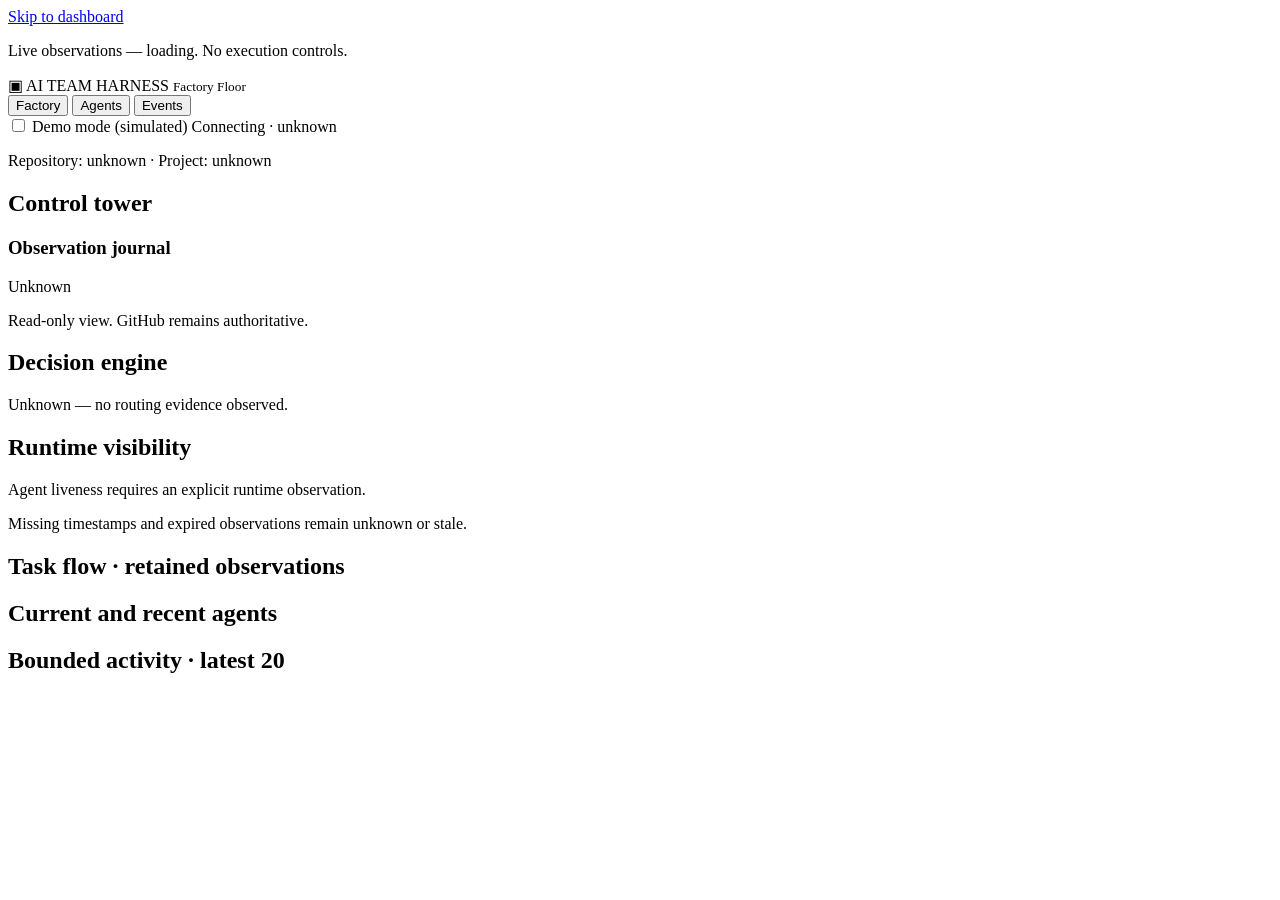
==== commit 9769c29f: "feat(dashboard): bind Factory views to read-only journal observations" ====
--- a/internal/dashboard/assets/index.html
+++ b/internal/dashboard/assets/index.html
@@ -1,796 +1,39 @@
 <!doctype html>
-<html lang="en"><head><meta charset="utf-8"><meta name="viewport" content="width=device-width, initial-scale=1"><title>Factory Floor · Demo</title><link rel="icon" href="data:,"><link rel="stylesheet" href="/styles.css"><script type="module" src="/app.js"></script></head><body><a class="skip" href="#factory">Skip to dashboard</a><p class="demo-notice">Demo — all tasks, agents, events and metrics are fixtures. No live connection or remote controls.</p>
-
-<main aria-label="Factory Floor Demo" style="min-height:100vh; background:radial-gradient(1200px 600px at 50% -10%, #14181f 0%, #0b0d11 60%); color:oklch(0.93 0.004 250); font-family:Archivo, Helvetica, sans-serif; display:flex; flex-direction:column;">
-
-  <div style="display:flex; align-items:center; gap:24px; padding:12px 20px; border-bottom:1px solid rgba(255,255,255,0.07); background:rgba(11,13,17,0.86); backdrop-filter:blur(8px); position:sticky; top:0; z-index:40; flex-wrap:wrap;">
-    <div style="display:flex; align-items:center; gap:10px; flex-wrap:wrap;">
-      <div style="width:10px; height:10px; border-radius:2px; background:oklch(0.74 0.13 165); animation:bp 2.4s ease-in-out infinite;"></div>
-      <div style="font-size:14px; font-weight:700; letter-spacing:0.02em;">AI TEAM HARNESS</div>
-      <div style="font-family:&#x27;IBM Plex Mono&#x27;,monospace; font-size:11px; color:oklch(0.62 0.01 250); border-left:1px solid rgba(255,255,255,0.12); padding-left:10px;">Demo · Factory Floor</div>
-    </div>
-
-    <div role="tablist" aria-label="Demo dashboard" style="display:flex; gap:2px; background:rgba(255,255,255,0.04); border:1px solid rgba(255,255,255,0.07); border-radius:6px; padding:2px;">
-      <button type="button" role="tab" id="tab-factory" aria-controls="factory" aria-selected="true" tabindex="0">Factory</button>
-      <button type="button" role="tab" id="tab-agents" aria-controls="agents" aria-selected="false" tabindex="-1">Agents</button>
-      <button type="button" role="tab" id="tab-events" aria-controls="events" aria-selected="false" tabindex="-1">Events</button>
-    </div>
-
-    <div style="display:flex; gap:18px; margin-left:auto; flex-wrap:wrap; font-family:&#x27;IBM Plex Mono&#x27;,monospace; font-size:11px;">
-
-        <div style="display:flex; flex-direction:column; gap:3px; min-width:62px;">
-          <div style="color:oklch(0.55 0.008 250); letter-spacing:0.08em; font-size:9px;">WORKERS</div>
-          <div style="color:oklch(0.72 0.13 250);font-size:13px;font-weight:500">1 / 4</div>
-        </div>
-
-        <div style="display:flex; flex-direction:column; gap:3px; min-width:62px;">
-          <div style="color:oklch(0.55 0.008 250); letter-spacing:0.08em; font-size:9px;">REVIEWERS</div>
-          <div style="color:oklch(0.72 0.13 250);font-size:13px;font-weight:500">0 / 2</div>
-        </div>
-
-        <div style="display:flex; flex-direction:column; gap:3px; min-width:62px;">
-          <div style="color:oklch(0.55 0.008 250); letter-spacing:0.08em; font-size:9px;">READY</div>
-          <div style="color:oklch(0.74 0.13 165);font-size:13px;font-weight:500">3</div>
-        </div>
-
-        <div style="display:flex; flex-direction:column; gap:3px; min-width:62px;">
-          <div style="color:oklch(0.55 0.008 250); letter-spacing:0.08em; font-size:9px;">BLOCKED</div>
-          <div style="color:oklch(0.80 0.13 75);font-size:13px;font-weight:500">3</div>
-        </div>
-
-        <div style="display:flex; flex-direction:column; gap:3px; min-width:62px;">
-          <div style="color:oklch(0.55 0.008 250); letter-spacing:0.08em; font-size:9px;">CI</div>
-          <div style="color:oklch(0.58 0.01 250);font-size:13px;font-weight:500">0</div>
-        </div>
-
-        <div style="display:flex; flex-direction:column; gap:3px; min-width:62px;">
-          <div style="color:oklch(0.55 0.008 250); letter-spacing:0.08em; font-size:9px;">MERGED</div>
-          <div style="color:oklch(0.74 0.13 165);font-size:13px;font-weight:500">18</div>
-        </div>
-
-        <div style="display:flex; flex-direction:column; gap:3px; min-width:62px;">
-          <div style="color:oklch(0.55 0.008 250); letter-spacing:0.08em; font-size:9px;">HUMAN</div>
-          <div style="color:oklch(0.58 0.01 250);font-size:13px;font-weight:500">0</div>
-        </div>
-
-    </div>
-
-    <div style="display:flex; align-items:center; gap:7px; padding:5px 10px; border:1px solid rgba(255,255,255,0.08); border-radius:5px; font-family:&#x27;IBM Plex Mono&#x27;,monospace; font-size:10.5px; color:oklch(0.62 0.01 250);">
-      <span style="width:6px; height:6px; border-radius:50%; background:oklch(0.74 0.13 165); animation:bp 1.6s ease-in-out infinite;"></span>
-      <span>Demo · offline fixtures</span>
-    </div>
+<html lang="en">
+<head><meta charset="utf-8"><meta name="viewport" content="width=device-width, initial-scale=1"><title>Factory Floor</title><link rel="icon" href="data:,"><link rel="stylesheet" href="/styles.css"><script type="module" src="/app.js"></script></head>
+<body>
+<a class="skip" href="#factory">Skip to dashboard</a>
+<p class="demo-notice" id="mode-notice">Live observations — loading. No execution controls.</p>
+<main aria-label="Factory Floor">
+<header>
+  <div class="brand">▣ AI TEAM HARNESS <small>Factory Floor</small></div>
+  <div role="tablist" aria-label="Dashboard">
+    <button type="button" role="tab" id="tab-factory" aria-controls="factory" aria-selected="true" tabindex="0">Factory</button>
+    <button type="button" role="tab" id="tab-agents" aria-controls="agents" aria-selected="false" tabindex="-1">Agents</button>
+    <button type="button" role="tab" id="tab-events" aria-controls="events" aria-selected="false" tabindex="-1">Events</button>
   </div>
-
-  <section id="factory" role="tabpanel" aria-labelledby="tab-factory" tabindex="0">
-  <div style="padding:16px 20px 22px; display:flex; flex-direction:column; gap:14px;">
-
-    <div style="position:relative; display:flex; flex-direction:column; gap:14px;">
-
-      <div class="overview" style="display:grid; grid-template-columns:minmax(260px,1fr) minmax(280px,1.15fr) minmax(240px,0.95fr); gap:14px; align-items:stretch;">
-
-        <div data-slot="tower" style="position:relative; border:1px solid rgba(255,255,255,0.09); border-radius:8px; background:linear-gradient(180deg, rgba(120,160,255,0.07), rgba(255,255,255,0.015)); padding:14px 16px; overflow:hidden;">
-          <div style="display:flex; justify-content:space-between; align-items:baseline; margin-bottom:10px;">
-            <div style="font-size:10px; letter-spacing:0.14em; color:oklch(0.62 0.01 250); font-family:&#x27;IBM Plex Mono&#x27;,monospace;">CONTROL TOWER</div>
-            <div style="font-family:&#x27;IBM Plex Mono&#x27;,monospace; font-size:10px; color:oklch(0.72 0.13 250);">CYCLE #1842</div>
-          </div>
-          <div style="display:flex; align-items:center; gap:10px; margin-bottom:12px;">
-            <div style="position:relative; width:30px; height:30px; display:grid; place-items:center;">
-              <div style="position:absolute;inset:0;border-radius:50%;border:1px solid oklch(0.72 0.13 250);opacity:0.5;animation:none"></div>
-              <div style="width:11px; height:11px; border-radius:3px; background:oklch(0.72 0.13 250);"></div>
-            </div>
-            <div>
-              <div style="font-size:16px; font-weight:600; line-height:1.1;">Coordinator</div>
-              <div style="font-family:&#x27;IBM Plex Mono&#x27;,monospace; font-size:11px; color:oklch(0.62 0.01 250);">Claude · strong · Jev enabled</div>
-            </div>
-          </div>
-          <div style="font-family:&#x27;IBM Plex Mono&#x27;,monospace; font-size:12px; color:oklch(0.86 0.02 250); min-height:18px;">Demo · reconciling fixture state</div>
-          <div style="margin-top:10px; display:flex; align-items:center; gap:10px;">
-            <div style="flex:1; height:2px; background:rgba(255,255,255,0.08); border-radius:2px; overflow:hidden;">
-              <div style="height:100%;width:85%;background:oklch(0.72 0.13 250);border-radius:2px;transition:width 450ms linear"></div>
-            </div>
-            <div style="font-family:&#x27;IBM Plex Mono&#x27;,monospace; font-size:11px; color:oklch(0.62 0.01 250);">next 00:02</div>
-          </div>
-        </div>
-
-        <div data-slot="jev" style="border:1px solid rgba(255,255,255,0.09); border-radius:8px; background:rgba(255,255,255,0.018); padding:14px 16px; display:flex; flex-direction:column;">
-          <div style="display:flex; justify-content:space-between; align-items:baseline; margin-bottom:10px;">
-            <div style="font-size:10px; letter-spacing:0.14em; color:oklch(0.62 0.01 250); font-family:&#x27;IBM Plex Mono&#x27;,monospace;">DECISION ENGINE</div>
-            <div style="font-family:&#x27;IBM Plex Mono&#x27;,monospace;font-size:9px;letter-spacing:0.1em;padding:2px 6px;border-radius:3px;color:oklch(0.74 0.13 165);background:rgba(100,230,190,0.10)">Jev</div>
-          </div>
-          <div style="font-family:&#x27;IBM Plex Mono&#x27;,monospace; font-size:12px; color:oklch(0.86 0.02 250); margin-bottom:10px;">Idle · awaiting next routing decision</div>
-          <div style="display:flex; flex-direction:column; gap:7px;">
-
-              <div style="display:flex; align-items:center; gap:10px;">
-                <div style="width:56px; font-family:&#x27;IBM Plex Mono&#x27;,monospace; font-size:9.5px; letter-spacing:0.08em; color:oklch(0.55 0.008 250);">PROVIDER</div>
-                <div style="width:62px; font-family:&#x27;IBM Plex Mono&#x27;,monospace; font-size:11.5px; color:oklch(0.9 0.01 250);">—</div>
-                <div style="flex:1; height:4px; background:rgba(255,255,255,0.06); border-radius:3px; overflow:hidden;">
-                  <div style="height:100%;width:0%;background:oklch(0.72 0.13 250)"></div>
-                </div>
-                <div style="width:32px; text-align:right; font-family:&#x27;IBM Plex Mono&#x27;,monospace; font-size:11px; color:oklch(0.72 0.01 250);">—</div>
-              </div>
-
-              <div style="display:flex; align-items:center; gap:10px;">
-                <div style="width:56px; font-family:&#x27;IBM Plex Mono&#x27;,monospace; font-size:9.5px; letter-spacing:0.08em; color:oklch(0.55 0.008 250);">MODEL</div>
-                <div style="width:62px; font-family:&#x27;IBM Plex Mono&#x27;,monospace; font-size:11.5px; color:oklch(0.9 0.01 250);">—</div>
-                <div style="flex:1; height:4px; background:rgba(255,255,255,0.06); border-radius:3px; overflow:hidden;">
-                  <div style="height:100%;width:0%;background:oklch(0.72 0.13 250)"></div>
-                </div>
-                <div style="width:32px; text-align:right; font-family:&#x27;IBM Plex Mono&#x27;,monospace; font-size:11px; color:oklch(0.72 0.01 250);">—</div>
-              </div>
-
-              <div style="display:flex; align-items:center; gap:10px;">
-                <div style="width:56px; font-family:&#x27;IBM Plex Mono&#x27;,monospace; font-size:9.5px; letter-spacing:0.08em; color:oklch(0.55 0.008 250);">REVIEW</div>
-                <div style="width:62px; font-family:&#x27;IBM Plex Mono&#x27;,monospace; font-size:11.5px; color:oklch(0.9 0.01 250);">—</div>
-                <div style="flex:1; height:4px; background:rgba(255,255,255,0.06); border-radius:3px; overflow:hidden;">
-                  <div style="height:100%;width:0%;background:oklch(0.72 0.13 250)"></div>
-                </div>
-                <div style="width:32px; text-align:right; font-family:&#x27;IBM Plex Mono&#x27;,monospace; font-size:11px; color:oklch(0.72 0.01 250);">—</div>
-              </div>
-
-          </div>
-        </div>
-
-        <div style="border:1px solid rgba(255,255,255,0.09); border-radius:8px; background:rgba(255,255,255,0.018); padding:14px 16px;">
-          <div style="font-size:10px; letter-spacing:0.14em; color:oklch(0.62 0.01 250); font-family:&#x27;IBM Plex Mono&#x27;,monospace; margin-bottom:12px;">PHASES</div>
-          <div style="display:flex; flex-direction:column; gap:9px;">
-
-              <div style="display:flex; align-items:center; gap:10px;">
-                <div style="flex:1; font-size:12px; color:oklch(0.82 0.008 250);">Phase 1 — Foundation</div>
-                <div style="width:88px; height:3px; background:rgba(255,255,255,0.07); border-radius:2px; overflow:hidden;">
-                  <div style="height:100%;width:0%;background:oklch(0.72 0.13 250);border-radius:2px;transition:width 900ms ease"></div>
-                </div>
-                <div style="width:34px; text-align:right; font-family:&#x27;IBM Plex Mono&#x27;,monospace; font-size:11px; color:oklch(0.68 0.01 250);">0%</div>
-              </div>
-
-              <div style="display:flex; align-items:center; gap:10px;">
-                <div style="flex:1; font-size:12px; color:oklch(0.82 0.008 250);">Phase 2 — Core Product</div>
-                <div style="width:88px; height:3px; background:rgba(255,255,255,0.07); border-radius:2px; overflow:hidden;">
-                  <div style="height:100%;width:0%;background:oklch(0.72 0.13 250);border-radius:2px;transition:width 900ms ease"></div>
-                </div>
-                <div style="width:34px; text-align:right; font-family:&#x27;IBM Plex Mono&#x27;,monospace; font-size:11px; color:oklch(0.68 0.01 250);">0%</div>
-              </div>
-
-              <div style="display:flex; align-items:center; gap:10px;">
-                <div style="flex:1; font-size:12px; color:oklch(0.82 0.008 250);">Phase 3 — Integrations</div>
-                <div style="width:88px; height:3px; background:rgba(255,255,255,0.07); border-radius:2px; overflow:hidden;">
-                  <div style="height:100%;width:0%;background:oklch(0.72 0.13 250);border-radius:2px;transition:width 900ms ease"></div>
-                </div>
-                <div style="width:34px; text-align:right; font-family:&#x27;IBM Plex Mono&#x27;,monospace; font-size:11px; color:oklch(0.68 0.01 250);">0%</div>
-              </div>
-
-              <div style="display:flex; align-items:center; gap:10px;">
-                <div style="flex:1; font-size:12px; color:oklch(0.82 0.008 250);">Phase 4 — Hardening</div>
-                <div style="width:88px; height:3px; background:rgba(255,255,255,0.07); border-radius:2px; overflow:hidden;">
-                  <div style="height:100%;width:0%;background:oklch(0.72 0.13 250);border-radius:2px;transition:width 900ms ease"></div>
-                </div>
-                <div style="width:34px; text-align:right; font-family:&#x27;IBM Plex Mono&#x27;,monospace; font-size:11px; color:oklch(0.68 0.01 250);">0%</div>
-              </div>
-
-          </div>
-        </div>
-      </div>
-
-
-
-      <div role="region" aria-label="Demo workstations and task flow" tabindex="0" style="overflow-x:auto; padding-bottom:4px;">
-        <div class="task-flow" aria-label="Demo task flow" style="min-width:1340px; display:grid; grid-template-columns:0.92fr 2fr 1.12fr 0.86fr 1fr 1fr 0.8fr; gap:10px; align-items:start;">
-
-          <div style="display:flex; flex-direction:column; gap:8px;">
-            <div style="display:flex; justify-content:space-between; align-items:baseline;">
-              <div style="font-family:&#x27;IBM Plex Mono&#x27;,monospace; font-size:9.5px; letter-spacing:0.14em; color:oklch(0.58 0.01 250);">READY QUEUE</div>
-              <div style="font-family:&#x27;IBM Plex Mono&#x27;,monospace; font-size:10px; color:oklch(0.74 0.13 165);">3</div>
-            </div>
-            <div data-slot="ready" style="min-height:220px; border:1px solid rgba(255,255,255,0.07); border-radius:8px; background:rgba(255,255,255,0.014); padding:8px; display:flex; flex-direction:column; gap:6px;">
-
-                <div style="border:1px solid rgba(255,255,255,0.09); border-left:2px solid oklch(0.74 0.13 165); border-radius:5px; background:rgba(255,255,255,0.03); padding:7px 9px; animation:fin 320ms ease-out;">
-                  <div style="display:flex; justify-content:space-between; align-items:baseline;">
-                    <div style="font-family:&#x27;IBM Plex Mono&#x27;,monospace; font-size:11px; color:oklch(0.9 0.01 250);">#126</div>
-                    <div style="font-family:&#x27;IBM Plex Mono&#x27;,monospace;font-size:9px;letter-spacing:0.1em;padding:2px 6px;border-radius:3px;color:oklch(0.72 0.01 250);background:rgba(255,255,255,0.05)">MED</div>
-                  </div>
-                  <div style="font-size:11.5px; color:oklch(0.78 0.008 250); line-height:1.3; margin-top:3px; text-wrap:pretty;">Rate limiter for public API</div>
-                </div>
-
-                <div style="border:1px solid rgba(255,255,255,0.09); border-left:2px solid oklch(0.74 0.13 165); border-radius:5px; background:rgba(255,255,255,0.03); padding:7px 9px; animation:fin 320ms ease-out;">
-                  <div style="display:flex; justify-content:space-between; align-items:baseline;">
-                    <div style="font-family:&#x27;IBM Plex Mono&#x27;,monospace; font-size:11px; color:oklch(0.9 0.01 250);">#129</div>
-                    <div style="font-family:&#x27;IBM Plex Mono&#x27;,monospace;font-size:9px;letter-spacing:0.1em;padding:2px 6px;border-radius:3px;color:oklch(0.80 0.13 75);background:rgba(255,255,255,0.05)">HIGH</div>
-                  </div>
-                  <div style="font-size:11.5px; color:oklch(0.78 0.008 250); line-height:1.3; margin-top:3px; text-wrap:pretty;">Session cookie hardening</div>
-                </div>
-
-                <div style="border:1px solid rgba(255,255,255,0.09); border-left:2px solid oklch(0.74 0.13 165); border-radius:5px; background:rgba(255,255,255,0.03); padding:7px 9px; animation:fin 320ms ease-out;">
-                  <div style="display:flex; justify-content:space-between; align-items:baseline;">
-                    <div style="font-family:&#x27;IBM Plex Mono&#x27;,monospace; font-size:11px; color:oklch(0.9 0.01 250);">#131</div>
-                    <div style="font-family:&#x27;IBM Plex Mono&#x27;,monospace;font-size:9px;letter-spacing:0.1em;padding:2px 6px;border-radius:3px;color:oklch(0.58 0.01 250);background:rgba(255,255,255,0.05)">LOW</div>
-                  </div>
-                  <div style="font-size:11.5px; color:oklch(0.78 0.008 250); line-height:1.3; margin-top:3px; text-wrap:pretty;">Pricing page responsive grid</div>
-                </div>
-
-            </div>
-            <div style="font-family:&#x27;IBM Plex Mono&#x27;,monospace; font-size:9.5px; letter-spacing:0.14em; color:oklch(0.58 0.01 250); margin-top:2px;">BLOCKED</div>
-            <div style="border:1px solid rgba(255,255,255,0.07); border-radius:8px; background:rgba(255,255,255,0.014); padding:8px; display:flex; flex-direction:column; gap:6px; min-height:56px;">
-
-                <div style="border:1px dashed rgba(255,255,255,0.14);border-radius:5px;padding:7px 9px;opacity:1;transform:none;transition:opacity 900ms ease, transform 900ms ease">
-                  <div style="display:flex; justify-content:space-between; align-items:baseline;">
-                    <div style="font-family:&#x27;IBM Plex Mono&#x27;,monospace; font-size:11px; color:oklch(0.72 0.01 250);">#150</div>
-                    <div style="font-family:&#x27;IBM Plex Mono&#x27;,monospace; font-size:9px; color:oklch(0.58 0.01 250);">Frontend</div>
-                  </div>
-                  <div style="font-size:11px; color:oklch(0.64 0.008 250); line-height:1.3; margin-top:2px;">Frontend auth integration</div>
-                  <div style="display:flex;align-items:center;gap:6px;margin-top:5px;font-family:&#x27;IBM Plex Mono&#x27;,monospace;font-size:9.5px;color:oklch(0.80 0.13 75);opacity:0.9;transition:opacity 700ms ease">
-                    <span style="width:14px; height:1px; background:currentColor; display:inline-block;"></span>
-                    <span>requires #124</span>
-                  </div>
-                </div>
-
-                <div style="border:1px dashed rgba(255,255,255,0.14);border-radius:5px;padding:7px 9px;opacity:1;transform:none;transition:opacity 900ms ease, transform 900ms ease">
-                  <div style="display:flex; justify-content:space-between; align-items:baseline;">
-                    <div style="font-family:&#x27;IBM Plex Mono&#x27;,monospace; font-size:11px; color:oklch(0.72 0.01 250);">#152</div>
-                    <div style="font-family:&#x27;IBM Plex Mono&#x27;,monospace; font-size:9px; color:oklch(0.58 0.01 250);">Backend</div>
-                  </div>
-                  <div style="font-size:11px; color:oklch(0.64 0.008 250); line-height:1.3; margin-top:2px;">Billing portal SSO handoff</div>
-                  <div style="display:flex;align-items:center;gap:6px;margin-top:5px;font-family:&#x27;IBM Plex Mono&#x27;,monospace;font-size:9.5px;color:oklch(0.80 0.13 75);opacity:0.9;transition:opacity 700ms ease">
-                    <span style="width:14px; height:1px; background:currentColor; display:inline-block;"></span>
-                    <span>requires #129</span>
-                  </div>
-                </div>
-
-                <div style="border:1px dashed rgba(255,255,255,0.14);border-radius:5px;padding:7px 9px;opacity:1;transform:none;transition:opacity 900ms ease, transform 900ms ease">
-                  <div style="display:flex; justify-content:space-between; align-items:baseline;">
-                    <div style="font-family:&#x27;IBM Plex Mono&#x27;,monospace; font-size:11px; color:oklch(0.72 0.01 250);">#156</div>
-                    <div style="font-family:&#x27;IBM Plex Mono&#x27;,monospace; font-size:9px; color:oklch(0.58 0.01 250);">Platform</div>
-                  </div>
-                  <div style="font-size:11px; color:oklch(0.64 0.008 250); line-height:1.3; margin-top:2px;">Content model migration</div>
-                  <div style="display:flex;align-items:center;gap:6px;margin-top:5px;font-family:&#x27;IBM Plex Mono&#x27;,monospace;font-size:9.5px;color:oklch(0.80 0.13 75);opacity:0.9;transition:opacity 700ms ease">
-                    <span style="width:14px; height:1px; background:currentColor; display:inline-block;"></span>
-                    <span>requires #138</span>
-                  </div>
-                </div>
-
-            </div>
-          </div>
-
-          <div style="display:flex; flex-direction:column; gap:8px;">
-            <div style="display:flex; justify-content:space-between; align-items:baseline;">
-              <div style="font-family:&#x27;IBM Plex Mono&#x27;,monospace; font-size:9.5px; letter-spacing:0.14em; color:oklch(0.58 0.01 250);">IMPLEMENTATION</div>
-              <div style="font-family:&#x27;IBM Plex Mono&#x27;,monospace; font-size:10px; color:oklch(0.68 0.01 250);">1 / 4 cells</div>
-            </div>
-            <div class="responsive-grid" style="display:grid; grid-template-columns:1fr 1fr; gap:10px;">
-
-                <div data-slot="impl0" style="border:1px solid rgba(120,160,255,0.28);border-radius:8px;background:linear-gradient(180deg, rgba(120,160,255,0.055), rgba(255,255,255,0.012));padding:11px 12px;transition:border-color 400ms, background 400ms;box-shadow:0 0 0 1px rgba(120,160,255,0.06), 0 8px 24px -18px rgba(120,160,255,0.6)">
-                  <div style="display:flex; justify-content:space-between; align-items:center;">
-                    <div style="display:flex; align-items:center; gap:7px;">
-                      <div style="width:7px;height:7px;border-radius:2px;background:oklch(0.72 0.13 250);animation:none"></div>
-                      <div style="font-family:&#x27;IBM Plex Mono&#x27;,monospace; font-size:12px; font-weight:600; color:oklch(0.93 0.008 250); letter-spacing:0.04em;">COD-01</div>
-                    </div>
-                    <div style="font-family:&#x27;IBM Plex Mono&#x27;,monospace;font-size:9px;letter-spacing:0.1em;padding:2px 6px;border-radius:3px;color:oklch(0.72 0.13 250);background:rgba(120,160,255,0.10)">EDITING</div>
-                  </div>
-                  <div style="font-family:&#x27;IBM Plex Mono&#x27;,monospace; font-size:9.5px; color:oklch(0.55 0.008 250); margin-top:3px;">Codex · balanced</div>
-                  <div style="margin-top:9px; min-height:32px;">
-                    <div style="font-family:&#x27;IBM Plex Mono&#x27;,monospace; font-size:11px; color:oklch(0.86 0.01 250);">Issue #124</div>
-                    <div style="font-size:11.5px; color:oklch(0.72 0.008 250); line-height:1.3; text-wrap:pretty;">OAuth refresh token race condition</div>
-                  </div>
-                  <div style="display:flex; align-items:flex-end; gap:2px; height:22px; margin-top:8px;">
-
-                      <div style="flex:1;height:100%;border-radius:1px;transform-origin:bottom;background:linear-gradient(180deg, oklch(0.72 0.13 250), rgba(120,160,255,0.25));opacity:0.85;animation:none;animation-delay:0.00s;transform:none"></div>
-
-                      <div style="flex:1;height:100%;border-radius:1px;transform-origin:bottom;background:linear-gradient(180deg, oklch(0.72 0.13 250), rgba(120,160,255,0.25));opacity:0.85;animation:none;animation-delay:-0.13s;transform:none"></div>
-
-                      <div style="flex:1;height:100%;border-radius:1px;transform-origin:bottom;background:linear-gradient(180deg, oklch(0.72 0.13 250), rgba(120,160,255,0.25));opacity:0.85;animation:none;animation-delay:-0.26s;transform:none"></div>
-
-                      <div style="flex:1;height:100%;border-radius:1px;transform-origin:bottom;background:linear-gradient(180deg, oklch(0.72 0.13 250), rgba(120,160,255,0.25));opacity:0.85;animation:none;animation-delay:-0.39s;transform:none"></div>
-
-                      <div style="flex:1;height:100%;border-radius:1px;transform-origin:bottom;background:linear-gradient(180deg, oklch(0.72 0.13 250), rgba(120,160,255,0.25));opacity:0.85;animation:none;animation-delay:-0.52s;transform:none"></div>
-
-                      <div style="flex:1;height:100%;border-radius:1px;transform-origin:bottom;background:linear-gradient(180deg, oklch(0.72 0.13 250), rgba(120,160,255,0.25));opacity:0.85;animation:none;animation-delay:-0.65s;transform:none"></div>
-
-                      <div style="flex:1;height:100%;border-radius:1px;transform-origin:bottom;background:linear-gradient(180deg, oklch(0.72 0.13 250), rgba(120,160,255,0.25));opacity:0.85;animation:none;animation-delay:-0.78s;transform:none"></div>
-
-                      <div style="flex:1;height:100%;border-radius:1px;transform-origin:bottom;background:linear-gradient(180deg, oklch(0.72 0.13 250), rgba(120,160,255,0.25));opacity:0.85;animation:none;animation-delay:-0.91s;transform:none"></div>
-
-                      <div style="flex:1;height:100%;border-radius:1px;transform-origin:bottom;background:linear-gradient(180deg, oklch(0.72 0.13 250), rgba(120,160,255,0.25));opacity:0.85;animation:none;animation-delay:-1.04s;transform:none"></div>
-
-                      <div style="flex:1;height:100%;border-radius:1px;transform-origin:bottom;background:linear-gradient(180deg, oklch(0.72 0.13 250), rgba(120,160,255,0.25));opacity:0.85;animation:none;animation-delay:-1.17s;transform:none"></div>
-
-                      <div style="flex:1;height:100%;border-radius:1px;transform-origin:bottom;background:linear-gradient(180deg, oklch(0.72 0.13 250), rgba(120,160,255,0.25));opacity:0.85;animation:none;animation-delay:-1.30s;transform:none"></div>
-
-                      <div style="flex:1;height:100%;border-radius:1px;transform-origin:bottom;background:linear-gradient(180deg, oklch(0.72 0.13 250), rgba(120,160,255,0.25));opacity:0.85;animation:none;animation-delay:-1.43s;transform:none"></div>
-
-                      <div style="flex:1;height:100%;border-radius:1px;transform-origin:bottom;background:linear-gradient(180deg, oklch(0.72 0.13 250), rgba(120,160,255,0.25));opacity:0.85;animation:none;animation-delay:-1.56s;transform:none"></div>
-
-                      <div style="flex:1;height:100%;border-radius:1px;transform-origin:bottom;background:linear-gradient(180deg, oklch(0.72 0.13 250), rgba(120,160,255,0.25));opacity:0.85;animation:none;animation-delay:-1.69s;transform:none"></div>
-
-                      <div style="flex:1;height:100%;border-radius:1px;transform-origin:bottom;background:linear-gradient(180deg, oklch(0.72 0.13 250), rgba(120,160,255,0.25));opacity:0.85;animation:none;animation-delay:-1.82s;transform:none"></div>
-
-                      <div style="flex:1;height:100%;border-radius:1px;transform-origin:bottom;background:linear-gradient(180deg, oklch(0.72 0.13 250), rgba(120,160,255,0.25));opacity:0.85;animation:none;animation-delay:-1.95s;transform:none"></div>
-
-                      <div style="flex:1;height:100%;border-radius:1px;transform-origin:bottom;background:linear-gradient(180deg, oklch(0.72 0.13 250), rgba(120,160,255,0.25));opacity:0.85;animation:none;animation-delay:-2.08s;transform:none"></div>
-
-                      <div style="flex:1;height:100%;border-radius:1px;transform-origin:bottom;background:linear-gradient(180deg, oklch(0.72 0.13 250), rgba(120,160,255,0.25));opacity:0.85;animation:none;animation-delay:-2.21s;transform:none"></div>
-
-                  </div>
-                  <div style="display:flex; justify-content:space-between; align-items:baseline; margin-top:8px; font-family:&#x27;IBM Plex Mono&#x27;,monospace; font-size:10px;">
-                    <span style="color:oklch(0.6 0.01 250);">ai/issue-124</span>
-                    <span style="color:oklch(0.74 0.01 250);">00:42</span>
-                  </div>
-                </div>
-
-                <div data-slot="impl1" style="border:1px solid rgba(255,255,255,0.07);border-radius:8px;background:rgba(255,255,255,0.012);padding:11px 12px;transition:border-color 400ms, background 400ms;box-shadow:none">
-                  <div style="display:flex; justify-content:space-between; align-items:center;">
-                    <div style="display:flex; align-items:center; gap:7px;">
-                      <div style="width:7px;height:7px;border-radius:2px;background:rgba(255,255,255,0.18);animation:none"></div>
-                      <div style="font-family:&#x27;IBM Plex Mono&#x27;,monospace; font-size:12px; font-weight:600; color:oklch(0.93 0.008 250); letter-spacing:0.04em;">CELL 2</div>
-                    </div>
-                    <div style="font-family:&#x27;IBM Plex Mono&#x27;,monospace;font-size:9px;letter-spacing:0.1em;padding:2px 6px;border-radius:3px;color:oklch(0.58 0.01 250);background:rgba(255,255,255,0.04)">IDLE</div>
-                  </div>
-                  <div style="font-family:&#x27;IBM Plex Mono&#x27;,monospace; font-size:9.5px; color:oklch(0.55 0.008 250); margin-top:3px;">awaiting dispatch</div>
-                  <div style="margin-top:9px; min-height:32px;">
-                    <div style="font-family:&#x27;IBM Plex Mono&#x27;,monospace; font-size:11px; color:oklch(0.86 0.01 250);"></div>
-                    <div style="font-size:11.5px; color:oklch(0.72 0.008 250); line-height:1.3; text-wrap:pretty;">—</div>
-                  </div>
-                  <div style="display:flex; align-items:flex-end; gap:2px; height:22px; margin-top:8px;">
-
-                      <div style="flex:1;height:100%;border-radius:1px;transform-origin:bottom;background:rgba(255,255,255,0.05);opacity:0.5;animation:none;animation-delay:0.00s;transform:scaleY(0.14)"></div>
-
-                      <div style="flex:1;height:100%;border-radius:1px;transform-origin:bottom;background:rgba(255,255,255,0.05);opacity:0.5;animation:none;animation-delay:-0.13s;transform:scaleY(0.14)"></div>
-
-                      <div style="flex:1;height:100%;border-radius:1px;transform-origin:bottom;background:rgba(255,255,255,0.05);opacity:0.5;animation:none;animation-delay:-0.26s;transform:scaleY(0.14)"></div>
-
-                      <div style="flex:1;height:100%;border-radius:1px;transform-origin:bottom;background:rgba(255,255,255,0.05);opacity:0.5;animation:none;animation-delay:-0.39s;transform:scaleY(0.14)"></div>
-
-                      <div style="flex:1;height:100%;border-radius:1px;transform-origin:bottom;background:rgba(255,255,255,0.05);opacity:0.5;animation:none;animation-delay:-0.52s;transform:scaleY(0.14)"></div>
-
-                      <div style="flex:1;height:100%;border-radius:1px;transform-origin:bottom;background:rgba(255,255,255,0.05);opacity:0.5;animation:none;animation-delay:-0.65s;transform:scaleY(0.14)"></div>
-
-                      <div style="flex:1;height:100%;border-radius:1px;transform-origin:bottom;background:rgba(255,255,255,0.05);opacity:0.5;animation:none;animation-delay:-0.78s;transform:scaleY(0.14)"></div>
-
-                      <div style="flex:1;height:100%;border-radius:1px;transform-origin:bottom;background:rgba(255,255,255,0.05);opacity:0.5;animation:none;animation-delay:-0.91s;transform:scaleY(0.14)"></div>
-
-                      <div style="flex:1;height:100%;border-radius:1px;transform-origin:bottom;background:rgba(255,255,255,0.05);opacity:0.5;animation:none;animation-delay:-1.04s;transform:scaleY(0.14)"></div>
-
-                      <div style="flex:1;height:100%;border-radius:1px;transform-origin:bottom;background:rgba(255,255,255,0.05);opacity:0.5;animation:none;animation-delay:-1.17s;transform:scaleY(0.14)"></div>
-
-                      <div style="flex:1;height:100%;border-radius:1px;transform-origin:bottom;background:rgba(255,255,255,0.05);opacity:0.5;animation:none;animation-delay:-1.30s;transform:scaleY(0.14)"></div>
-
-                      <div style="flex:1;height:100%;border-radius:1px;transform-origin:bottom;background:rgba(255,255,255,0.05);opacity:0.5;animation:none;animation-delay:-1.43s;transform:scaleY(0.14)"></div>
-
-                      <div style="flex:1;height:100%;border-radius:1px;transform-origin:bottom;background:rgba(255,255,255,0.05);opacity:0.5;animation:none;animation-delay:-1.56s;transform:scaleY(0.14)"></div>
-
-                      <div style="flex:1;height:100%;border-radius:1px;transform-origin:bottom;background:rgba(255,255,255,0.05);opacity:0.5;animation:none;animation-delay:-1.69s;transform:scaleY(0.14)"></div>
-
-                      <div style="flex:1;height:100%;border-radius:1px;transform-origin:bottom;background:rgba(255,255,255,0.05);opacity:0.5;animation:none;animation-delay:-1.82s;transform:scaleY(0.14)"></div>
-
-                      <div style="flex:1;height:100%;border-radius:1px;transform-origin:bottom;background:rgba(255,255,255,0.05);opacity:0.5;animation:none;animation-delay:-1.95s;transform:scaleY(0.14)"></div>
-
-                      <div style="flex:1;height:100%;border-radius:1px;transform-origin:bottom;background:rgba(255,255,255,0.05);opacity:0.5;animation:none;animation-delay:-2.08s;transform:scaleY(0.14)"></div>
-
-                      <div style="flex:1;height:100%;border-radius:1px;transform-origin:bottom;background:rgba(255,255,255,0.05);opacity:0.5;animation:none;animation-delay:-2.21s;transform:scaleY(0.14)"></div>
-
-                  </div>
-                  <div style="display:flex; justify-content:space-between; align-items:baseline; margin-top:8px; font-family:&#x27;IBM Plex Mono&#x27;,monospace; font-size:10px;">
-                    <span style="color:oklch(0.6 0.01 250);"></span>
-                    <span style="color:oklch(0.74 0.01 250);"></span>
-                  </div>
-                </div>
-
-                <div data-slot="impl2" style="border:1px solid rgba(255,255,255,0.07);border-radius:8px;background:rgba(255,255,255,0.012);padding:11px 12px;transition:border-color 400ms, background 400ms;box-shadow:none">
-                  <div style="display:flex; justify-content:space-between; align-items:center;">
-                    <div style="display:flex; align-items:center; gap:7px;">
-                      <div style="width:7px;height:7px;border-radius:2px;background:rgba(255,255,255,0.18);animation:none"></div>
-                      <div style="font-family:&#x27;IBM Plex Mono&#x27;,monospace; font-size:12px; font-weight:600; color:oklch(0.93 0.008 250); letter-spacing:0.04em;">CELL 3</div>
-                    </div>
-                    <div style="font-family:&#x27;IBM Plex Mono&#x27;,monospace;font-size:9px;letter-spacing:0.1em;padding:2px 6px;border-radius:3px;color:oklch(0.58 0.01 250);background:rgba(255,255,255,0.04)">IDLE</div>
-                  </div>
-                  <div style="font-family:&#x27;IBM Plex Mono&#x27;,monospace; font-size:9.5px; color:oklch(0.55 0.008 250); margin-top:3px;">awaiting dispatch</div>
-                  <div style="margin-top:9px; min-height:32px;">
-                    <div style="font-family:&#x27;IBM Plex Mono&#x27;,monospace; font-size:11px; color:oklch(0.86 0.01 250);"></div>
-                    <div style="font-size:11.5px; color:oklch(0.72 0.008 250); line-height:1.3; text-wrap:pretty;">—</div>
-                  </div>
-                  <div style="display:flex; align-items:flex-end; gap:2px; height:22px; margin-top:8px;">
-
-                      <div style="flex:1;height:100%;border-radius:1px;transform-origin:bottom;background:rgba(255,255,255,0.05);opacity:0.5;animation:none;animation-delay:0.00s;transform:scaleY(0.14)"></div>
-
-                      <div style="flex:1;height:100%;border-radius:1px;transform-origin:bottom;background:rgba(255,255,255,0.05);opacity:0.5;animation:none;animation-delay:-0.13s;transform:scaleY(0.14)"></div>
-
-                      <div style="flex:1;height:100%;border-radius:1px;transform-origin:bottom;background:rgba(255,255,255,0.05);opacity:0.5;animation:none;animation-delay:-0.26s;transform:scaleY(0.14)"></div>
-
-                      <div style="flex:1;height:100%;border-radius:1px;transform-origin:bottom;background:rgba(255,255,255,0.05);opacity:0.5;animation:none;animation-delay:-0.39s;transform:scaleY(0.14)"></div>
-
-                      <div style="flex:1;height:100%;border-radius:1px;transform-origin:bottom;background:rgba(255,255,255,0.05);opacity:0.5;animation:none;animation-delay:-0.52s;transform:scaleY(0.14)"></div>
-
-                      <div style="flex:1;height:100%;border-radius:1px;transform-origin:bottom;background:rgba(255,255,255,0.05);opacity:0.5;animation:none;animation-delay:-0.65s;transform:scaleY(0.14)"></div>
-
-                      <div style="flex:1;height:100%;border-radius:1px;transform-origin:bottom;background:rgba(255,255,255,0.05);opacity:0.5;animation:none;animation-delay:-0.78s;transform:scaleY(0.14)"></div>
-
-                      <div style="flex:1;height:100%;border-radius:1px;transform-origin:bottom;background:rgba(255,255,255,0.05);opacity:0.5;animation:none;animation-delay:-0.91s;transform:scaleY(0.14)"></div>
-
-                      <div style="flex:1;height:100%;border-radius:1px;transform-origin:bottom;background:rgba(255,255,255,0.05);opacity:0.5;animation:none;animation-delay:-1.04s;transform:scaleY(0.14)"></div>
-
-                      <div style="flex:1;height:100%;border-radius:1px;transform-origin:bottom;background:rgba(255,255,255,0.05);opacity:0.5;animation:none;animation-delay:-1.17s;transform:scaleY(0.14)"></div>
-
-                      <div style="flex:1;height:100%;border-radius:1px;transform-origin:bottom;background:rgba(255,255,255,0.05);opacity:0.5;animation:none;animation-delay:-1.30s;transform:scaleY(0.14)"></div>
-
-                      <div style="flex:1;height:100%;border-radius:1px;transform-origin:bottom;background:rgba(255,255,255,0.05);opacity:0.5;animation:none;animation-delay:-1.43s;transform:scaleY(0.14)"></div>
-
-                      <div style="flex:1;height:100%;border-radius:1px;transform-origin:bottom;background:rgba(255,255,255,0.05);opacity:0.5;animation:none;animation-delay:-1.56s;transform:scaleY(0.14)"></div>
-
-                      <div style="flex:1;height:100%;border-radius:1px;transform-origin:bottom;background:rgba(255,255,255,0.05);opacity:0.5;animation:none;animation-delay:-1.69s;transform:scaleY(0.14)"></div>
-
-                      <div style="flex:1;height:100%;border-radius:1px;transform-origin:bottom;background:rgba(255,255,255,0.05);opacity:0.5;animation:none;animation-delay:-1.82s;transform:scaleY(0.14)"></div>
-
-                      <div style="flex:1;height:100%;border-radius:1px;transform-origin:bottom;background:rgba(255,255,255,0.05);opacity:0.5;animation:none;animation-delay:-1.95s;transform:scaleY(0.14)"></div>
-
-                      <div style="flex:1;height:100%;border-radius:1px;transform-origin:bottom;background:rgba(255,255,255,0.05);opacity:0.5;animation:none;animation-delay:-2.08s;transform:scaleY(0.14)"></div>
-
-                      <div style="flex:1;height:100%;border-radius:1px;transform-origin:bottom;background:rgba(255,255,255,0.05);opacity:0.5;animation:none;animation-delay:-2.21s;transform:scaleY(0.14)"></div>
-
-                  </div>
-                  <div style="display:flex; justify-content:space-between; align-items:baseline; margin-top:8px; font-family:&#x27;IBM Plex Mono&#x27;,monospace; font-size:10px;">
-                    <span style="color:oklch(0.6 0.01 250);"></span>
-                    <span style="color:oklch(0.74 0.01 250);"></span>
-                  </div>
-                </div>
-
-                <div data-slot="impl3" style="border:1px solid rgba(255,255,255,0.07);border-radius:8px;background:rgba(255,255,255,0.012);padding:11px 12px;transition:border-color 400ms, background 400ms;box-shadow:none">
-                  <div style="display:flex; justify-content:space-between; align-items:center;">
-                    <div style="display:flex; align-items:center; gap:7px;">
-                      <div style="width:7px;height:7px;border-radius:2px;background:rgba(255,255,255,0.18);animation:none"></div>
-                      <div style="font-family:&#x27;IBM Plex Mono&#x27;,monospace; font-size:12px; font-weight:600; color:oklch(0.93 0.008 250); letter-spacing:0.04em;">CELL 4</div>
-                    </div>
-                    <div style="font-family:&#x27;IBM Plex Mono&#x27;,monospace;font-size:9px;letter-spacing:0.1em;padding:2px 6px;border-radius:3px;color:oklch(0.58 0.01 250);background:rgba(255,255,255,0.04)">IDLE</div>
-                  </div>
-                  <div style="font-family:&#x27;IBM Plex Mono&#x27;,monospace; font-size:9.5px; color:oklch(0.55 0.008 250); margin-top:3px;">awaiting dispatch</div>
-                  <div style="margin-top:9px; min-height:32px;">
-                    <div style="font-family:&#x27;IBM Plex Mono&#x27;,monospace; font-size:11px; color:oklch(0.86 0.01 250);"></div>
-                    <div style="font-size:11.5px; color:oklch(0.72 0.008 250); line-height:1.3; text-wrap:pretty;">—</div>
-                  </div>
-                  <div style="display:flex; align-items:flex-end; gap:2px; height:22px; margin-top:8px;">
-
-                      <div style="flex:1;height:100%;border-radius:1px;transform-origin:bottom;background:rgba(255,255,255,0.05);opacity:0.5;animation:none;animation-delay:0.00s;transform:scaleY(0.14)"></div>
-
-                      <div style="flex:1;height:100%;border-radius:1px;transform-origin:bottom;background:rgba(255,255,255,0.05);opacity:0.5;animation:none;animation-delay:-0.13s;transform:scaleY(0.14)"></div>
-
-                      <div style="flex:1;height:100%;border-radius:1px;transform-origin:bottom;background:rgba(255,255,255,0.05);opacity:0.5;animation:none;animation-delay:-0.26s;transform:scaleY(0.14)"></div>
-
-                      <div style="flex:1;height:100%;border-radius:1px;transform-origin:bottom;background:rgba(255,255,255,0.05);opacity:0.5;animation:none;animation-delay:-0.39s;transform:scaleY(0.14)"></div>
-
-                      <div style="flex:1;height:100%;border-radius:1px;transform-origin:bottom;background:rgba(255,255,255,0.05);opacity:0.5;animation:none;animation-delay:-0.52s;transform:scaleY(0.14)"></div>
-
-                      <div style="flex:1;height:100%;border-radius:1px;transform-origin:bottom;background:rgba(255,255,255,0.05);opacity:0.5;animation:none;animation-delay:-0.65s;transform:scaleY(0.14)"></div>
-
-                      <div style="flex:1;height:100%;border-radius:1px;transform-origin:bottom;background:rgba(255,255,255,0.05);opacity:0.5;animation:none;animation-delay:-0.78s;transform:scaleY(0.14)"></div>
-
-                      <div style="flex:1;height:100%;border-radius:1px;transform-origin:bottom;background:rgba(255,255,255,0.05);opacity:0.5;animation:none;animation-delay:-0.91s;transform:scaleY(0.14)"></div>
-
-                      <div style="flex:1;height:100%;border-radius:1px;transform-origin:bottom;background:rgba(255,255,255,0.05);opacity:0.5;animation:none;animation-delay:-1.04s;transform:scaleY(0.14)"></div>
-
-                      <div style="flex:1;height:100%;border-radius:1px;transform-origin:bottom;background:rgba(255,255,255,0.05);opacity:0.5;animation:none;animation-delay:-1.17s;transform:scaleY(0.14)"></div>
-
-                      <div style="flex:1;height:100%;border-radius:1px;transform-origin:bottom;background:rgba(255,255,255,0.05);opacity:0.5;animation:none;animation-delay:-1.30s;transform:scaleY(0.14)"></div>
-
-                      <div style="flex:1;height:100%;border-radius:1px;transform-origin:bottom;background:rgba(255,255,255,0.05);opacity:0.5;animation:none;animation-delay:-1.43s;transform:scaleY(0.14)"></div>
-
-                      <div style="flex:1;height:100%;border-radius:1px;transform-origin:bottom;background:rgba(255,255,255,0.05);opacity:0.5;animation:none;animation-delay:-1.56s;transform:scaleY(0.14)"></div>
-
-                      <div style="flex:1;height:100%;border-radius:1px;transform-origin:bottom;background:rgba(255,255,255,0.05);opacity:0.5;animation:none;animation-delay:-1.69s;transform:scaleY(0.14)"></div>
-
-                      <div style="flex:1;height:100%;border-radius:1px;transform-origin:bottom;background:rgba(255,255,255,0.05);opacity:0.5;animation:none;animation-delay:-1.82s;transform:scaleY(0.14)"></div>
-
-                      <div style="flex:1;height:100%;border-radius:1px;transform-origin:bottom;background:rgba(255,255,255,0.05);opacity:0.5;animation:none;animation-delay:-1.95s;transform:scaleY(0.14)"></div>
-
-                      <div style="flex:1;height:100%;border-radius:1px;transform-origin:bottom;background:rgba(255,255,255,0.05);opacity:0.5;animation:none;animation-delay:-2.08s;transform:scaleY(0.14)"></div>
-
-                      <div style="flex:1;height:100%;border-radius:1px;transform-origin:bottom;background:rgba(255,255,255,0.05);opacity:0.5;animation:none;animation-delay:-2.21s;transform:scaleY(0.14)"></div>
-
-                  </div>
-                  <div style="display:flex; justify-content:space-between; align-items:baseline; margin-top:8px; font-family:&#x27;IBM Plex Mono&#x27;,monospace; font-size:10px;">
-                    <span style="color:oklch(0.6 0.01 250);"></span>
-                    <span style="color:oklch(0.74 0.01 250);"></span>
-                  </div>
-                </div>
-
-            </div>
-          </div>
-
-          <div style="display:flex; flex-direction:column; gap:8px;">
-            <div style="font-family:&#x27;IBM Plex Mono&#x27;,monospace; font-size:9.5px; letter-spacing:0.14em; color:oklch(0.58 0.01 250);">REVIEW</div>
-
-              <div data-slot="rev0" style="border:1px solid rgba(255,255,255,0.07);border-radius:8px;background:rgba(255,255,255,0.012);padding:11px 12px;transition:border-color 400ms, background 400ms">
-                <div style="display:flex; justify-content:space-between; align-items:center;">
-                  <div style="font-family:&#x27;IBM Plex Mono&#x27;,monospace; font-size:12px; font-weight:600; letter-spacing:0.04em; color:oklch(0.93 0.008 250);">REV-01</div>
-                  <div style="font-family:&#x27;IBM Plex Mono&#x27;,monospace;font-size:9px;letter-spacing:0.1em;padding:2px 6px;border-radius:3px;color:oklch(0.58 0.01 250);background:rgba(255,255,255,0.04)">IDLE</div>
-                </div>
-                <div style="font-family:&#x27;IBM Plex Mono&#x27;,monospace; font-size:9.5px; color:oklch(0.55 0.008 250); margin-top:3px;">quality control</div>
-                <div style="margin-top:9px; font-family:&#x27;IBM Plex Mono&#x27;,monospace; font-size:11px; color:oklch(0.86 0.01 250);"></div>
-                <div style="font-size:11.5px; color:oklch(0.72 0.008 250); line-height:1.3; min-height:15px;">—</div>
-                <div style="margin-top:9px; display:flex; flex-direction:column; gap:4px; font-family:&#x27;IBM Plex Mono&#x27;,monospace; font-size:10.5px;">
-
-                    <div style="display:flex; justify-content:space-between;">
-                      <span style="color:oklch(0.58 0.008 250); letter-spacing:0.06em;">AC</span>
-                      <span style="color:oklch(0.58 0.01 250)">—</span>
-                    </div>
-
-                    <div style="display:flex; justify-content:space-between;">
-                      <span style="color:oklch(0.58 0.008 250); letter-spacing:0.06em;">CRITICAL</span>
-                      <span style="color:oklch(0.58 0.01 250)">—</span>
-                    </div>
-
-                    <div style="display:flex; justify-content:space-between;">
-                      <span style="color:oklch(0.58 0.008 250); letter-spacing:0.06em;">HIGH</span>
-                      <span style="color:oklch(0.58 0.01 250)">—</span>
-                    </div>
-
-                    <div style="display:flex; justify-content:space-between;">
-                      <span style="color:oklch(0.58 0.008 250); letter-spacing:0.06em;">MEDIUM</span>
-                      <span style="color:oklch(0.58 0.01 250)">—</span>
-                    </div>
-
-                </div>
-                <div style="margin-top:10px;font-family:&#x27;IBM Plex Mono&#x27;,monospace;font-size:10px;letter-spacing:0.12em;text-align:center;padding:5px;border-radius:4px;color:oklch(0.58 0.01 250);background:transparent;opacity:0;transition:all 300ms"></div>
-              </div>
-
-              <div data-slot="rev1" style="border:1px solid rgba(255,255,255,0.07);border-radius:8px;background:rgba(255,255,255,0.012);padding:11px 12px;transition:border-color 400ms, background 400ms">
-                <div style="display:flex; justify-content:space-between; align-items:center;">
-                  <div style="font-family:&#x27;IBM Plex Mono&#x27;,monospace; font-size:12px; font-weight:600; letter-spacing:0.04em; color:oklch(0.93 0.008 250);">REV-02</div>
-                  <div style="font-family:&#x27;IBM Plex Mono&#x27;,monospace;font-size:9px;letter-spacing:0.1em;padding:2px 6px;border-radius:3px;color:oklch(0.58 0.01 250);background:rgba(255,255,255,0.04)">IDLE</div>
-                </div>
-                <div style="font-family:&#x27;IBM Plex Mono&#x27;,monospace; font-size:9.5px; color:oklch(0.55 0.008 250); margin-top:3px;">quality control</div>
-                <div style="margin-top:9px; font-family:&#x27;IBM Plex Mono&#x27;,monospace; font-size:11px; color:oklch(0.86 0.01 250);"></div>
-                <div style="font-size:11.5px; color:oklch(0.72 0.008 250); line-height:1.3; min-height:15px;">—</div>
-                <div style="margin-top:9px; display:flex; flex-direction:column; gap:4px; font-family:&#x27;IBM Plex Mono&#x27;,monospace; font-size:10.5px;">
-
-                    <div style="display:flex; justify-content:space-between;">
-                      <span style="color:oklch(0.58 0.008 250); letter-spacing:0.06em;">AC</span>
-                      <span style="color:oklch(0.58 0.01 250)">—</span>
-                    </div>
-
-                    <div style="display:flex; justify-content:space-between;">
-                      <span style="color:oklch(0.58 0.008 250); letter-spacing:0.06em;">CRITICAL</span>
-                      <span style="color:oklch(0.58 0.01 250)">—</span>
-                    </div>
-
-                    <div style="display:flex; justify-content:space-between;">
-                      <span style="color:oklch(0.58 0.008 250); letter-spacing:0.06em;">HIGH</span>
-                      <span style="color:oklch(0.58 0.01 250)">—</span>
-                    </div>
-
-                    <div style="display:flex; justify-content:space-between;">
-                      <span style="color:oklch(0.58 0.008 250); letter-spacing:0.06em;">MEDIUM</span>
-                      <span style="color:oklch(0.58 0.01 250)">—</span>
-                    </div>
-
-                </div>
-                <div style="margin-top:10px;font-family:&#x27;IBM Plex Mono&#x27;,monospace;font-size:10px;letter-spacing:0.12em;text-align:center;padding:5px;border-radius:4px;color:oklch(0.58 0.01 250);background:transparent;opacity:0;transition:all 300ms"></div>
-              </div>
-
-          </div>
-
-          <div style="display:flex; flex-direction:column; gap:8px;">
-            <div style="font-family:&#x27;IBM Plex Mono&#x27;,monospace; font-size:9.5px; letter-spacing:0.14em; color:oklch(0.58 0.01 250);">SECURITY</div>
-            <div data-slot="sec" style="border:1px solid rgba(255,255,255,0.07);border-radius:8px;padding:11px 12px;background:rgba(255,255,255,0.012);transition:all 400ms">
-              <div style="display:flex; justify-content:space-between; align-items:center;">
-                <div style="font-family:&#x27;IBM Plex Mono&#x27;,monospace; font-size:12px; font-weight:600; letter-spacing:0.04em;">SEC-01</div>
-                <div style="font-family:&#x27;IBM Plex Mono&#x27;,monospace;font-size:9px;letter-spacing:0.1em;padding:2px 6px;border-radius:3px;color:oklch(0.58 0.01 250);background:rgba(255,255,255,0.04)">IDLE</div>
-              </div>
-              <div style="font-family:&#x27;IBM Plex Mono&#x27;,monospace; font-size:9.5px; color:oklch(0.55 0.008 250); margin-top:3px;">Codex · strong</div>
-              <div style="margin-top:9px; font-family:&#x27;IBM Plex Mono&#x27;,monospace; font-size:11px; color:oklch(0.86 0.01 250);">—</div>
-              <div style="margin-top:10px; display:flex; flex-direction:column; gap:5px; font-family:&#x27;IBM Plex Mono&#x27;,monospace; font-size:10.5px;">
-
-                  <div style="display:flex; justify-content:space-between;">
-                    <span style="color:oklch(0.62 0.008 250);">Auth</span>
-                    <span style="color:oklch(0.58 0.01 250)">—</span>
-                  </div>
-
-                  <div style="display:flex; justify-content:space-between;">
-                    <span style="color:oklch(0.62 0.008 250);">Secrets</span>
-                    <span style="color:oklch(0.58 0.01 250)">—</span>
-                  </div>
-
-                  <div style="display:flex; justify-content:space-between;">
-                    <span style="color:oklch(0.62 0.008 250);">Injection</span>
-                    <span style="color:oklch(0.58 0.01 250)">—</span>
-                  </div>
-
-                  <div style="display:flex; justify-content:space-between;">
-                    <span style="color:oklch(0.62 0.008 250);">Data</span>
-                    <span style="color:oklch(0.58 0.01 250)">—</span>
-                  </div>
-
-              </div>
-              <div style="margin-top:10px; font-family:&#x27;IBM Plex Mono&#x27;,monospace; font-size:10px; color:oklch(0.6 0.01 250);">no security-gated task</div>
-            </div>
-          </div>
-
-          <div style="display:flex; flex-direction:column; gap:8px;">
-            <div style="font-family:&#x27;IBM Plex Mono&#x27;,monospace; font-size:9.5px; letter-spacing:0.14em; color:oklch(0.58 0.01 250);">CI / VERIFICATION</div>
-            <div data-slot="ci" style="border:1px solid rgba(255,255,255,0.07);border-radius:8px;padding:11px 12px;background:rgba(255,255,255,0.012);transition:all 400ms">
-              <div style="display:flex; justify-content:space-between; align-items:center;">
-                <div style="font-family:&#x27;IBM Plex Mono&#x27;,monospace; font-size:12px; font-weight:600; letter-spacing:0.04em;">CI</div>
-                <div style="font-family:&#x27;IBM Plex Mono&#x27;,monospace;font-size:9px;letter-spacing:0.1em;padding:2px 6px;border-radius:3px;color:oklch(0.58 0.01 250);background:rgba(255,255,255,0.04)">IDLE</div>
-              </div>
-              <div style="font-family:&#x27;IBM Plex Mono&#x27;,monospace; font-size:11px; color:oklch(0.86 0.01 250); margin-top:7px;">—</div>
-              <div style="position:relative; height:3px; margin:9px 0 10px; background:rgba(255,255,255,0.07); border-radius:2px; overflow:hidden;">
-                <div style="position:absolute;top:0;left:0;height:100%;width:26%;border-radius:2px;background:linear-gradient(90deg, transparent, oklch(0.72 0.13 250), transparent);animation:none;opacity:0"></div>
-              </div>
-              <div style="display:flex; flex-direction:column; gap:5px; font-family:&#x27;IBM Plex Mono&#x27;,monospace; font-size:10.5px;">
-
-                  <div style="display:flex; justify-content:space-between;">
-                    <span style="color:oklch(0.62 0.008 250);">Unit</span>
-                    <span style="color:oklch(0.58 0.01 250)">—</span>
-                  </div>
-
-                  <div style="display:flex; justify-content:space-between;">
-                    <span style="color:oklch(0.62 0.008 250);">Integration</span>
-                    <span style="color:oklch(0.58 0.01 250)">—</span>
-                  </div>
-
-                  <div style="display:flex; justify-content:space-between;">
-                    <span style="color:oklch(0.62 0.008 250);">Type Check</span>
-                    <span style="color:oklch(0.58 0.01 250)">—</span>
-                  </div>
-
-                  <div style="display:flex; justify-content:space-between;">
-                    <span style="color:oklch(0.62 0.008 250);">Lint</span>
-                    <span style="color:oklch(0.58 0.01 250)">—</span>
-                  </div>
-
-                  <div style="display:flex; justify-content:space-between;">
-                    <span style="color:oklch(0.62 0.008 250);">Build</span>
-                    <span style="color:oklch(0.58 0.01 250)">—</span>
-                  </div>
-
-              </div>
-              <div style="margin-top:10px;text-align:center;font-family:&#x27;IBM Plex Mono&#x27;,monospace;font-size:10px;letter-spacing:0.12em;padding:5px;border-radius:4px;color:oklch(0.74 0.13 165);background:rgba(100,230,190,0.12);opacity:0;transition:opacity 300ms"></div>
-            </div>
-          </div>
-
-          <div style="display:flex; flex-direction:column; gap:8px;">
-            <div style="font-family:&#x27;IBM Plex Mono&#x27;,monospace; font-size:9.5px; letter-spacing:0.14em; color:oklch(0.58 0.01 250);">MERGE</div>
-            <div data-slot="merge" style="border:1px solid rgba(255,255,255,0.07);border-radius:8px;padding:11px 12px;background:rgba(255,255,255,0.012);transition:all 400ms">
-              <div style="display:flex; justify-content:space-between; align-items:center;">
-                <div style="font-family:&#x27;IBM Plex Mono&#x27;,monospace; font-size:12px; font-weight:600; letter-spacing:0.04em;">MERGE GATE</div>
-                <div style="font-family:&#x27;IBM Plex Mono&#x27;,monospace;font-size:9px;letter-spacing:0.1em;padding:2px 6px;border-radius:3px;color:oklch(0.58 0.01 250);background:rgba(255,255,255,0.04)">IDLE</div>
-              </div>
-              <div style="margin-top:9px; font-family:&#x27;IBM Plex Mono&#x27;,monospace; font-size:11px; color:oklch(0.86 0.01 250); min-height:16px;">—</div>
-              <div style="font-size:11.5px; color:oklch(0.72 0.008 250); line-height:1.3; min-height:30px;">awaiting verified work</div>
-              <div style="margin-top:6px; display:flex; flex-direction:column; gap:5px; font-family:&#x27;IBM Plex Mono&#x27;,monospace; font-size:10.5px;">
-
-                  <div style="display:flex; justify-content:space-between;">
-                    <span style="color:oklch(0.62 0.008 250);">review</span>
-                    <span style="color:oklch(0.58 0.01 250)">—</span>
-                  </div>
-
-                  <div style="display:flex; justify-content:space-between;">
-                    <span style="color:oklch(0.62 0.008 250);">ci</span>
-                    <span style="color:oklch(0.58 0.01 250)">—</span>
-                  </div>
-
-                  <div style="display:flex; justify-content:space-between;">
-                    <span style="color:oklch(0.62 0.008 250);">conflicts</span>
-                    <span style="color:oklch(0.58 0.01 250)">—</span>
-                  </div>
-
-              </div>
-            </div>
-          </div>
-
-          <div style="display:flex; flex-direction:column; gap:8px;">
-            <div style="display:flex; justify-content:space-between; align-items:baseline;">
-              <div style="font-family:&#x27;IBM Plex Mono&#x27;,monospace; font-size:9.5px; letter-spacing:0.14em; color:oklch(0.58 0.01 250);">DONE</div>
-              <div style="font-family:&#x27;IBM Plex Mono&#x27;,monospace; font-size:10px; color:oklch(0.74 0.13 165);">18</div>
-            </div>
-            <div data-slot="done" style="border:1px solid rgba(255,255,255,0.07); border-radius:8px; background:rgba(255,255,255,0.014); padding:8px; display:flex; flex-direction:column; gap:5px; min-height:220px;">
-
-            </div>
-          </div>
-        </div>
-      </div>
-
-      <div style="position:absolute; inset:0; pointer-events:none; z-index:30;"></div>
-    </div>
-
-    <div class="responsive-grid" style="display:grid; grid-template-columns:minmax(300px,0.85fr) minmax(360px,1.15fr); gap:14px;">
-      <div style="border:1px solid rgba(255,255,255,0.09); border-radius:8px; background:rgba(255,255,255,0.018); padding:14px 16px;">
-        <div style="display:flex; justify-content:space-between; align-items:baseline; margin-bottom:12px;">
-          <div style="font-family:&#x27;IBM Plex Mono&#x27;,monospace; font-size:10px; letter-spacing:0.14em; color:oklch(0.58 0.01 250);">GIT WORKTREES</div>
-          <div style="font-family:&#x27;IBM Plex Mono&#x27;,monospace; font-size:10px; color:oklch(0.6 0.01 250);">1 isolated</div>
-        </div>
-        <div style="position:relative;">
-          <svg viewbox="0 0 320 150" preserveaspectratio="none" style="width:100%; height:150px; display:block; overflow:visible;">
-            <line x1="6" y1="138" x2="314" y2="138" stroke="rgba(255,255,255,0.22)" stroke-width="1.5"></line>
-            <path d="M14 24 H210 C258 24 258 138 300 138" fill="none" stroke="rgba(120,160,255,0.42)" strokeWidth="1.2" strokeDasharray="340" strokeDashoffset="0" style="transition:stroke 500ms"></path><circle cx="14" cy="24" r="3" fill="oklch(0.72 0.13 250)"></circle><text x="20" y="18" fill="rgba(230,235,245,0.62)" style="font-family:&#x27;IBM Plex Mono&#x27;,monospace;font-size:9px">ai/issue-124</text>
-          </svg>
-          <div style="position:absolute; left:0; bottom:-4px; font-family:&#x27;IBM Plex Mono&#x27;,monospace; font-size:10px; color:oklch(0.7 0.01 250);">main</div>
-        </div>
-      </div>
-
-      <div style="border:1px solid rgba(255,255,255,0.09); border-radius:8px; background:rgba(255,255,255,0.018); padding:14px 16px; display:flex; flex-direction:column;">
-        <div style="display:flex; justify-content:space-between; align-items:baseline; margin-bottom:10px;">
-          <div style="font-family:&#x27;IBM Plex Mono&#x27;,monospace; font-size:10px; letter-spacing:0.14em; color:oklch(0.58 0.01 250);">DEMO EVENT RAIL</div>
-          <div style="font-family:&#x27;IBM Plex Mono&#x27;,monospace; font-size:10px; color:oklch(0.6 0.01 250);">3 events</div>
-        </div>
-        <div style="height:186px; overflow:hidden; position:relative;"><div style="display:flex;flex-direction:column;gap:2px"><div style="display:grid;grid-template-columns:64px 8px 150px 1fr;gap:9px;align-items:center;font-family:&#x27;IBM Plex Mono&#x27;,monospace;font-size:10.5px;padding:2px 0;animation:none"><span style="color:oklch(0.5 0.008 250)">09:41:00</span><span style="width:5px;height:5px;border-radius:50%;background:oklch(0.72 0.13 250)"></span><span style="color:oklch(0.72 0.13 250);letter-spacing:0.04em">TASK_ASSIGNED</span><span style="color:oklch(0.74 0.008 250);overflow:hidden;text-overflow:ellipsis;white-space:nowrap">#124 · Demo worker assigned · Codex / balanced</span></div><div style="display:grid;grid-template-columns:64px 8px 150px 1fr;gap:9px;align-items:center;font-family:&#x27;IBM Plex Mono&#x27;,monospace;font-size:10.5px;padding:2px 0;animation:none"><span style="color:oklch(0.5 0.008 250)">09:40:00</span><span style="width:5px;height:5px;border-radius:50%;background:oklch(0.74 0.13 165)"></span><span style="color:oklch(0.74 0.13 165);letter-spacing:0.04em">CI_PASSED</span><span style="color:oklch(0.74 0.008 250);overflow:hidden;text-overflow:ellipsis;white-space:nowrap">#120 · Demo quality gate satisfied</span></div><div style="display:grid;grid-template-columns:64px 8px 150px 1fr;gap:9px;align-items:center;font-family:&#x27;IBM Plex Mono&#x27;,monospace;font-size:10.5px;padding:2px 0;animation:none"><span style="color:oklch(0.5 0.008 250)">09:39:00</span><span style="width:5px;height:5px;border-radius:50%;background:oklch(0.74 0.13 165)"></span><span style="color:oklch(0.74 0.13 165);letter-spacing:0.04em">MERGED</span><span style="color:oklch(0.74 0.008 250);overflow:hidden;text-overflow:ellipsis;white-space:nowrap">#118 · Demo pull request merged into main</span></div></div></div>
-      </div>
-    </div>
+  <label class="demo-toggle"><input id="demo" type="checkbox" autocomplete="off"> Demo mode (simulated)</label>
+  <span id="connection" role="status">Connecting · unknown</span>
+</header>
+<p id="identity" class="identity">Repository: unknown · Project: unknown</p>
+<section id="factory" role="tabpanel" aria-labelledby="tab-factory" tabindex="0">
+  <div class="overview">
+    <article class="panel"><h2>Control tower</h2><h3>Observation journal</h3><p id="journal-state">Unknown</p><p>Read-only view. GitHub remains authoritative.</p></article>
+    <article class="panel"><h2>Decision engine</h2><div id="decision">Unknown — no routing evidence observed.</div></article>
+    <article class="panel"><h2>Runtime visibility</h2><p>Agent liveness requires an explicit runtime observation.</p><p>Missing timestamps and expired observations remain unknown or stale.</p></article>
   </div>
-  </section>
-
-  <section id="agents" role="tabpanel" aria-labelledby="tab-agents" tabindex="0" hidden>
-    <div style="padding:20px; display:flex; flex-direction:column; gap:14px;">
-      <div style="font-family:&#x27;IBM Plex Mono&#x27;,monospace; font-size:10px; letter-spacing:0.14em; color:oklch(0.58 0.01 250);">AGENT ROSTER — CURRENT AND RECENT</div>
-      <div class="responsive-grid" style="display:grid; grid-template-columns:repeat(auto-fill, minmax(280px,1fr)); gap:12px;">
-
-          <div style="border:1px solid rgba(120,160,255,0.26);border-radius:8px;padding:13px 14px;background:linear-gradient(180deg, rgba(120,160,255,0.05), rgba(255,255,255,0.012))">
-            <div style="display:flex; justify-content:space-between; align-items:center;">
-              <div style="display:flex; align-items:center; gap:8px;">
-                <div style="width:7px;height:7px;border-radius:2px;background:oklch(0.72 0.13 250);animation:none"></div>
-                <div style="font-family:&#x27;IBM Plex Mono&#x27;,monospace; font-size:13px; font-weight:600; letter-spacing:0.04em;">COD-01</div>
-              </div>
-              <div style="font-family:&#x27;IBM Plex Mono&#x27;,monospace;font-size:9px;letter-spacing:0.1em;padding:2px 6px;border-radius:3px;color:oklch(0.72 0.13 250);background:rgba(120,160,255,0.10)">ACTIVE</div>
-            </div>
-            <div style="font-family:&#x27;IBM Plex Mono&#x27;,monospace; font-size:10px; color:oklch(0.55 0.008 250); margin-top:4px;">implementer · Codex · balanced</div>
-            <div style="margin-top:12px; display:flex; flex-direction:column; gap:6px; font-family:&#x27;IBM Plex Mono&#x27;,monospace; font-size:11px;">
-              <div style="display:flex; justify-content:space-between;"><span style="color:oklch(0.55 0.008 250);">task</span><span style="color:oklch(0.88 0.01 250);">#124</span></div>
-              <div style="display:flex; justify-content:space-between;"><span style="color:oklch(0.55 0.008 250);">worktree</span><span style="color:oklch(0.78 0.01 250);">.worktrees/issue-124</span></div>
-              <div style="display:flex; justify-content:space-between;"><span style="color:oklch(0.55 0.008 250);">runtime</span><span style="color:oklch(0.88 0.01 250);">00:00</span></div>
-              <div style="display:flex; justify-content:space-between;"><span style="color:oklch(0.55 0.008 250);">operation</span><span style="color:oklch(0.74 0.13 165)">Editing</span></div>
-              <div style="display:flex; justify-content:space-between;"><span style="color:oklch(0.55 0.008 250);">result</span><span style="color:oklch(0.58 0.01 250)">—</span></div>
-            </div>
-          </div>
-
-      </div>
-    </div>
-  </section>
-
-  <section id="events" role="tabpanel" aria-labelledby="tab-events" tabindex="0" hidden>
-    <div style="padding:20px; display:flex; flex-direction:column; gap:12px;">
-      <div style="display:flex; gap:8px; align-items:center; flex-wrap:wrap;">
-        <div style="font-family:&#x27;IBM Plex Mono&#x27;,monospace; font-size:10px; letter-spacing:0.14em; color:oklch(0.58 0.01 250); margin-right:6px;">OPERATIONAL EVENT LOG</div>
-
-          <button type="button" data-filter="" aria-pressed="false" style="font-family:&#x27;IBM Plex Mono&#x27;,monospace;font-size:10px;letter-spacing:0.08em;padding:5px 11px;border-radius:4px;cursor:pointer;border:1px solid rgba(120,160,255,0.4);background:rgba(120,160,255,0.12);color:oklch(0.9 0.02 250)">ALL</button>
-
-          <button type="button" data-filter="" aria-pressed="false" style="font-family:&#x27;IBM Plex Mono&#x27;,monospace;font-size:10px;letter-spacing:0.08em;padding:5px 11px;border-radius:4px;cursor:pointer;border:1px solid rgba(255,255,255,0.09);background:transparent;color:oklch(0.58 0.01 250)">ASSIGN</button>
-
-          <button type="button" data-filter="" aria-pressed="false" style="font-family:&#x27;IBM Plex Mono&#x27;,monospace;font-size:10px;letter-spacing:0.08em;padding:5px 11px;border-radius:4px;cursor:pointer;border:1px solid rgba(255,255,255,0.09);background:transparent;color:oklch(0.58 0.01 250)">REVIEW</button>
-
-          <button type="button" data-filter="" aria-pressed="false" style="font-family:&#x27;IBM Plex Mono&#x27;,monospace;font-size:10px;letter-spacing:0.08em;padding:5px 11px;border-radius:4px;cursor:pointer;border:1px solid rgba(255,255,255,0.09);background:transparent;color:oklch(0.58 0.01 250)">CI</button>
-
-          <button type="button" data-filter="" aria-pressed="false" style="font-family:&#x27;IBM Plex Mono&#x27;,monospace;font-size:10px;letter-spacing:0.08em;padding:5px 11px;border-radius:4px;cursor:pointer;border:1px solid rgba(255,255,255,0.09);background:transparent;color:oklch(0.58 0.01 250)">MERGE</button>
-
-          <button type="button" data-filter="" aria-pressed="false" style="font-family:&#x27;IBM Plex Mono&#x27;,monospace;font-size:10px;letter-spacing:0.08em;padding:5px 11px;border-radius:4px;cursor:pointer;border:1px solid rgba(255,255,255,0.09);background:transparent;color:oklch(0.58 0.01 250)">HUMAN</button>
-
-      </div>
-      <div style="border:1px solid rgba(255,255,255,0.08); border-radius:8px; background:rgba(255,255,255,0.014); overflow:hidden;">
-        <div class="event-row" style="display:grid; grid-template-columns:96px 210px 78px 1fr; gap:12px; padding:9px 14px; border-bottom:1px solid rgba(255,255,255,0.08); font-family:&#x27;IBM Plex Mono&#x27;,monospace; font-size:9.5px; letter-spacing:0.1em; color:oklch(0.5 0.008 250);">
-          <div>TIME</div><div>EVENT</div><div>ISSUE</div><div>DETAIL</div>
-        </div>
-        <div style="max-height:calc(100vh - 210px); overflow-y:auto;">
-
-            <div class="event-row" style="display:grid; grid-template-columns:96px 210px 78px 1fr; gap:12px; padding:8px 14px; border-bottom:1px solid rgba(255,255,255,0.045); font-family:&#x27;IBM Plex Mono&#x27;,monospace; font-size:11px; align-items:baseline;">
-              <div style="color:oklch(0.55 0.008 250);">09:41:00</div>
-              <div style="color:oklch(0.72 0.13 250);letter-spacing:0.04em">TASK_ASSIGNED</div>
-              <div style="color:oklch(0.72 0.01 250);">#124</div>
-              <div style="color:oklch(0.82 0.008 250); font-family:Archivo,sans-serif; font-size:12px;">Demo worker assigned · Codex / balanced</div>
-            </div>
-
-            <div class="event-row" style="display:grid; grid-template-columns:96px 210px 78px 1fr; gap:12px; padding:8px 14px; border-bottom:1px solid rgba(255,255,255,0.045); font-family:&#x27;IBM Plex Mono&#x27;,monospace; font-size:11px; align-items:baseline;">
-              <div style="color:oklch(0.55 0.008 250);">09:40:00</div>
-              <div style="color:oklch(0.74 0.13 165);letter-spacing:0.04em">CI_PASSED</div>
-              <div style="color:oklch(0.72 0.01 250);">#120</div>
-              <div style="color:oklch(0.82 0.008 250); font-family:Archivo,sans-serif; font-size:12px;">Demo quality gate satisfied</div>
-            </div>
-
-            <div class="event-row" style="display:grid; grid-template-columns:96px 210px 78px 1fr; gap:12px; padding:8px 14px; border-bottom:1px solid rgba(255,255,255,0.045); font-family:&#x27;IBM Plex Mono&#x27;,monospace; font-size:11px; align-items:baseline;">
-              <div style="color:oklch(0.55 0.008 250);">09:39:00</div>
-              <div style="color:oklch(0.74 0.13 165);letter-spacing:0.04em">MERGED</div>
-              <div style="color:oklch(0.72 0.01 250);">#118</div>
-              <div style="color:oklch(0.82 0.008 250); font-family:Archivo,sans-serif; font-size:12px;">Demo pull request merged into main</div>
-            </div>
-
-        </div>
-      </div>
-    </div>
-  </section>
-
+  <h2>Task flow · retained observations</h2><div id="task-flow" class="task-flow"></div>
+  <div class="responsive-grid"><article class="panel"><h2>Current and recent agents</h2><div id="factory-agents"></div></article><article class="panel"><h2>Bounded activity · latest 20</h2><div id="event-rail"></div></article></div>
+</section>
+<section id="agents" role="tabpanel" aria-labelledby="tab-agents" tabindex="0" hidden><h2>Agent roster · observed assignments</h2><p>Assignment status does not establish worker liveness.</p><div id="agent-list" class="roster"></div></section>
+<section id="events" role="tabpanel" aria-labelledby="tab-events" tabindex="0" hidden>
+  <h2>Operational event log · latest 200</h2>
+  <div class="filters" aria-label="Event categories">
+    <button data-filter="ALL" aria-pressed="true">ALL</button><button data-filter="ASSIGN" aria-pressed="false">ASSIGN</button><button data-filter="REVIEW" aria-pressed="false">REVIEW</button><button data-filter="CI" aria-pressed="false">CI</button><button data-filter="MERGE" aria-pressed="false">MERGE</button><button data-filter="HUMAN" aria-pressed="false">HUMAN</button>
+  </div>
+  <div id="event-list"></div><p id="events-empty" role="status" hidden>No events in this category.</p>
+</section>
+<section id="task-detail" class="panel" aria-labelledby="detail-title" tabindex="-1" hidden><button id="close-detail">Close task detail</button><h2 id="detail-title">Task detail</h2><div id="detail-content"></div></section>
 </main>
-
-<noscript>Demo tabs require JavaScript. The Factory fixture remains available below the header.</noscript></body></html>
+<noscript>JavaScript is required for live observations. No simulated data is displayed.</noscript>
+</body></html>
